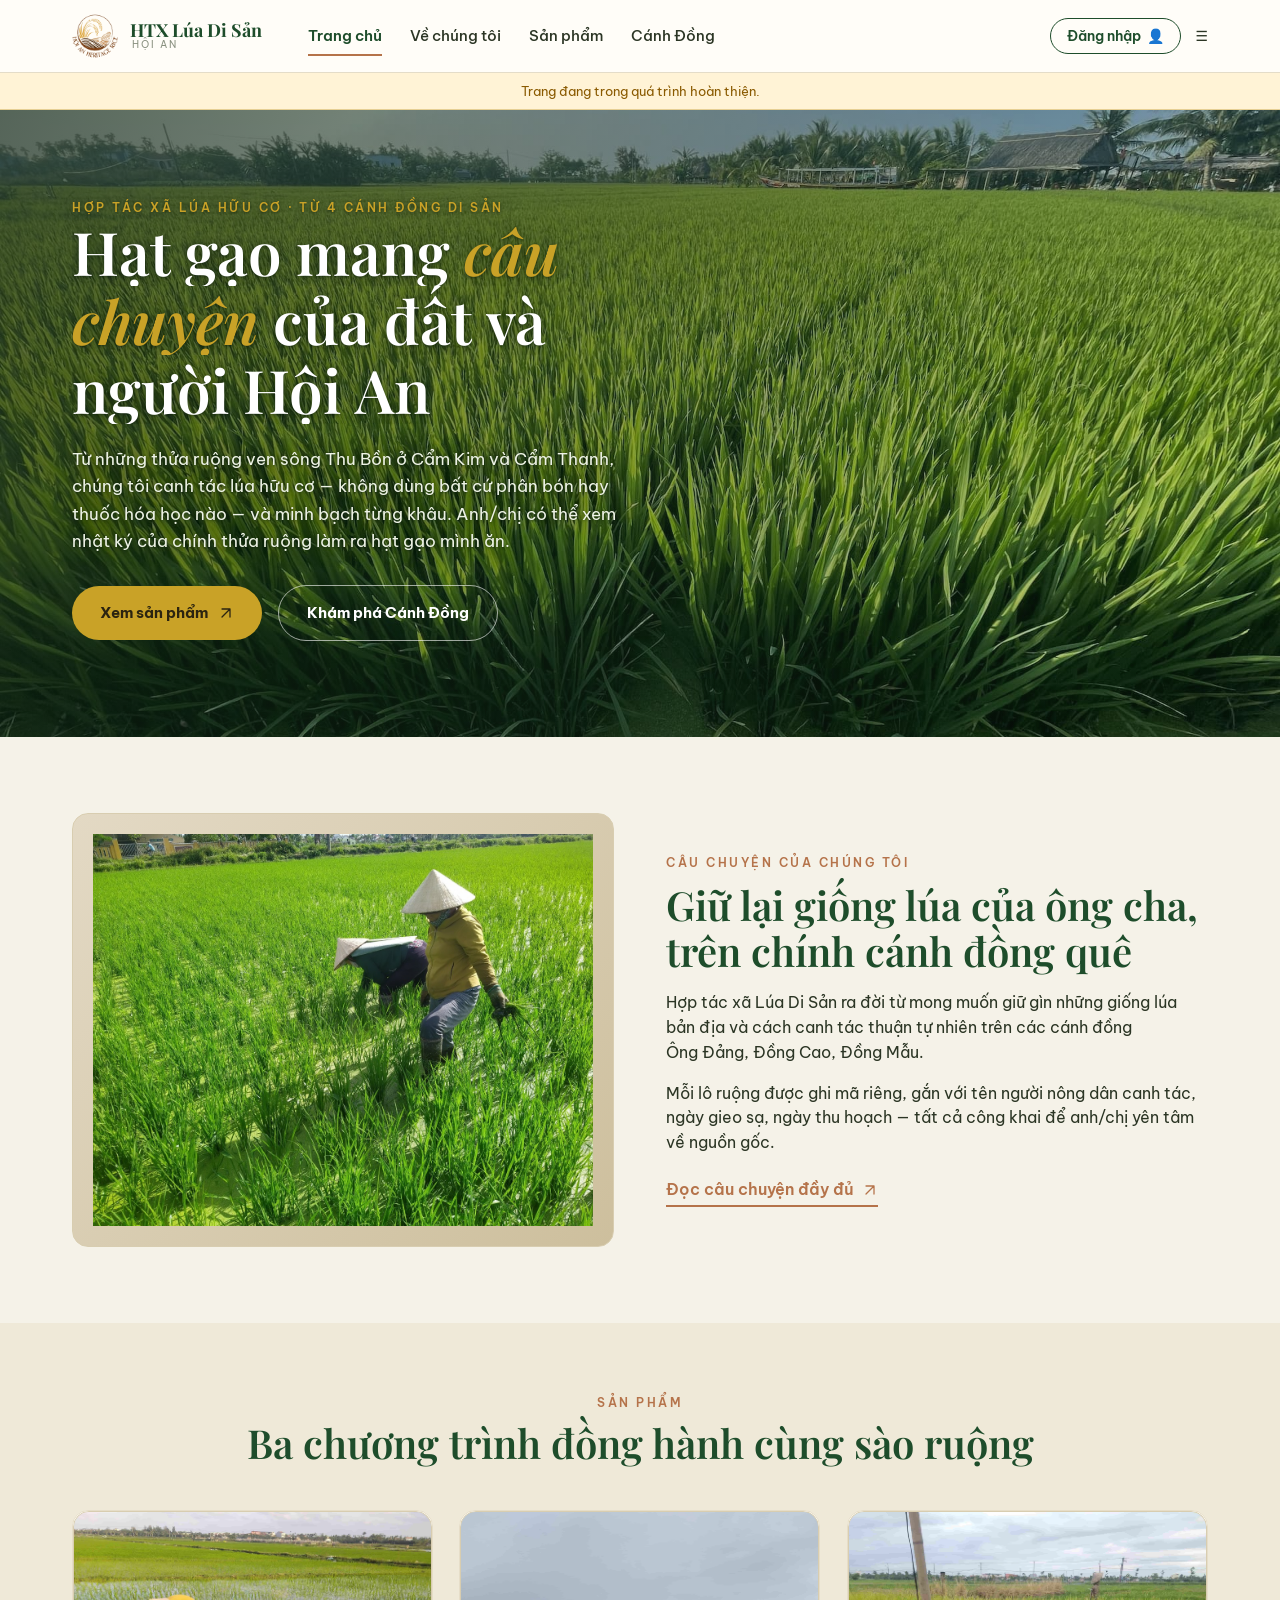
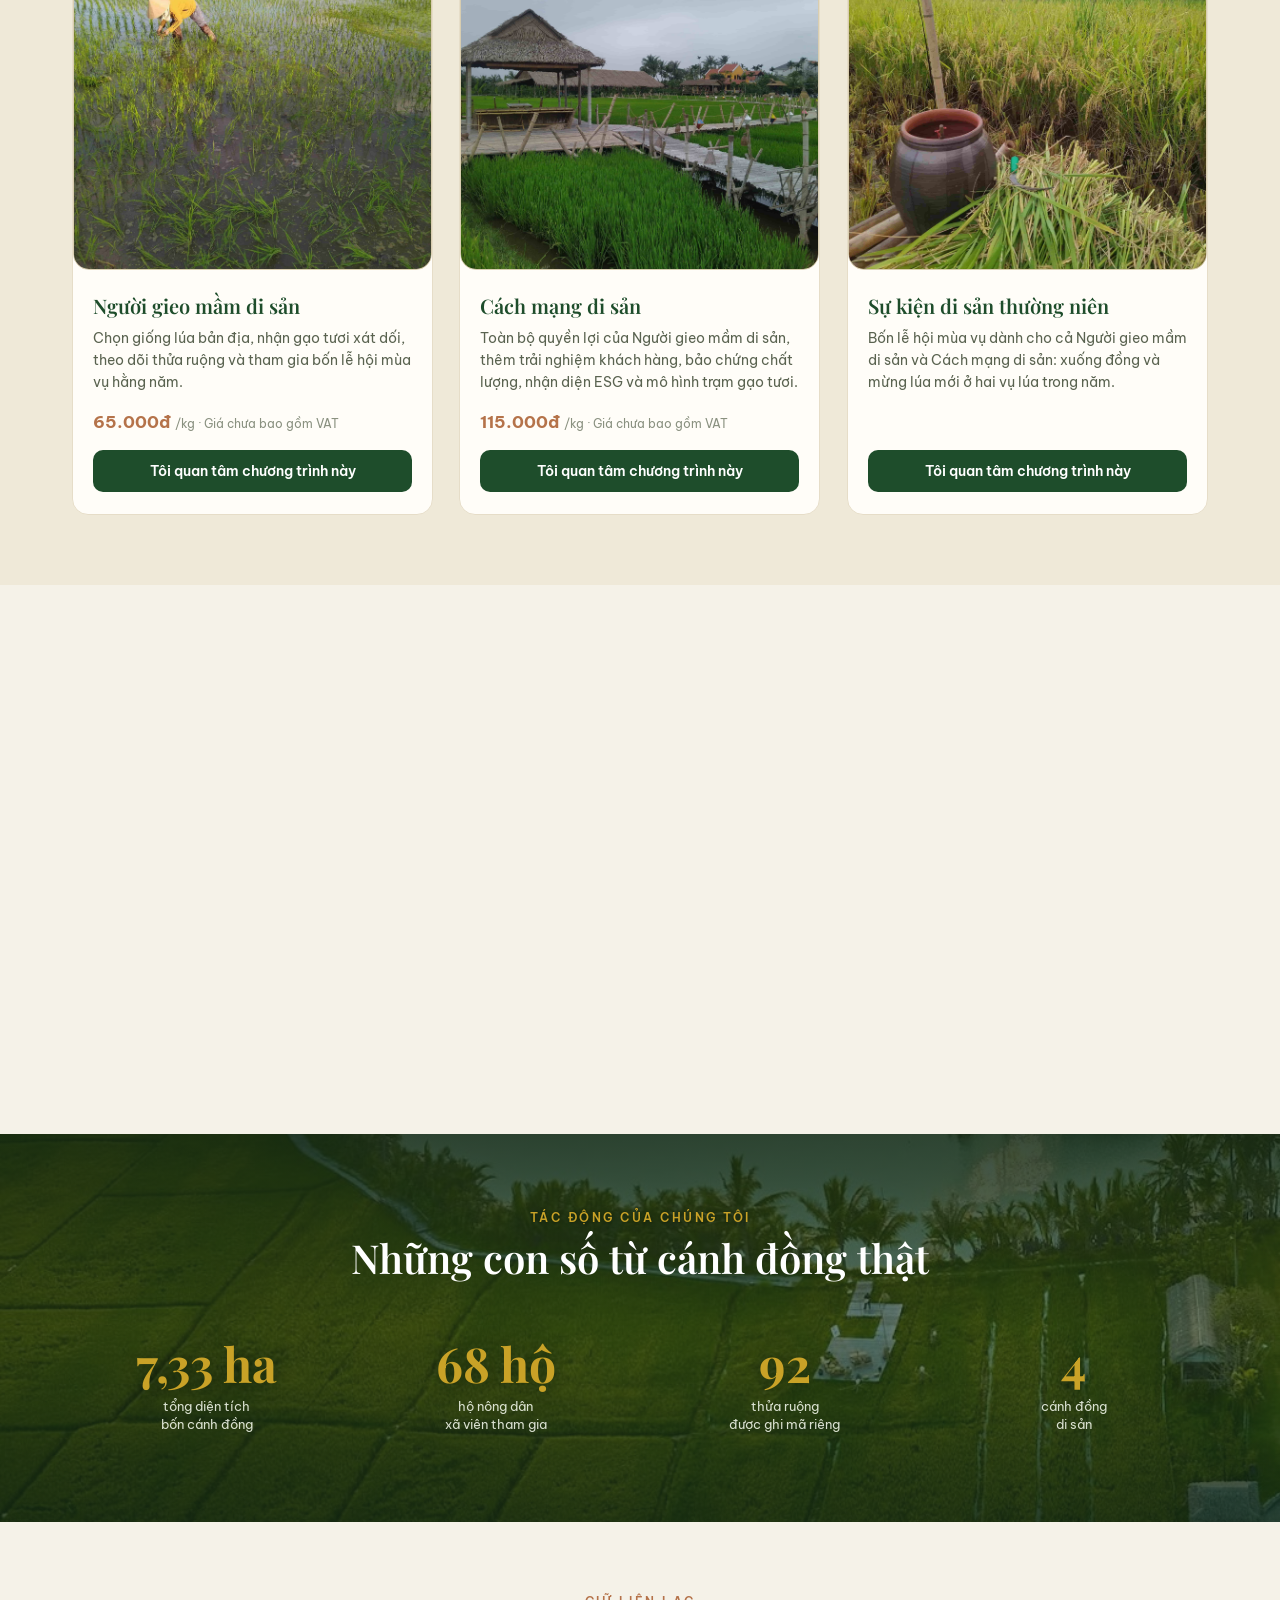
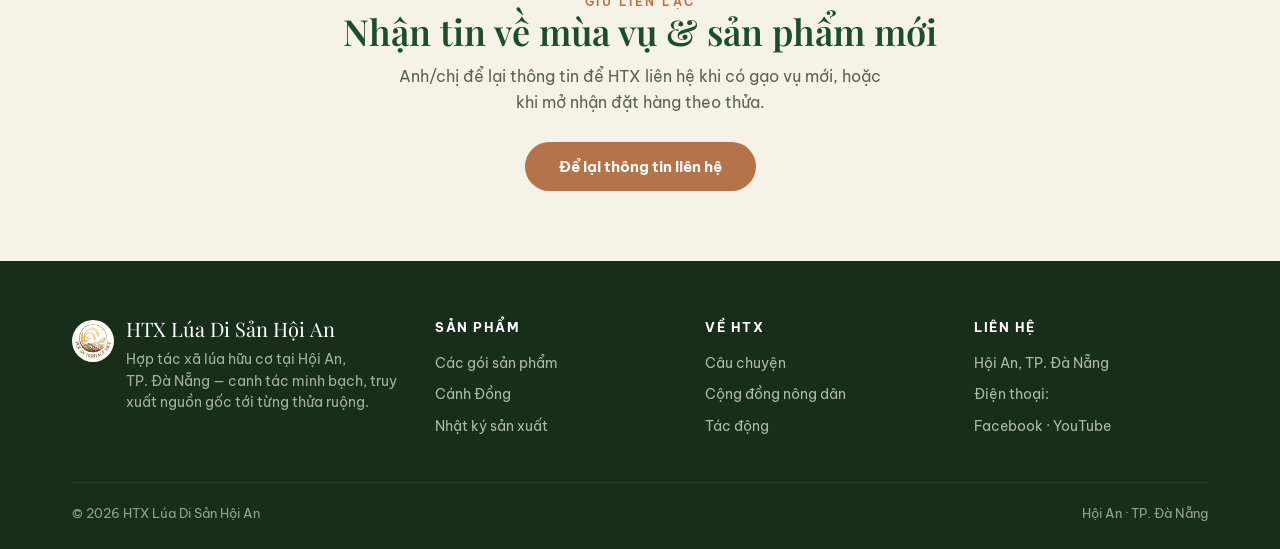
==== index.html @ 69a368eb "fix(TL1): bust map and illustration caches after restoring DXF shape" ====
<!DOCTYPE html>
<html lang="vi">
<head>
<meta charset="UTF-8">
<meta name="viewport" content="width=device-width, initial-scale=1.0">
<title>HTX Lúa Di Sản Hội An — Gạo hữu cơ, truy xuất từng thửa ruộng</title>
<link rel="preconnect" href="https://fonts.googleapis.com/">
<link rel="preconnect" href="https://fonts.gstatic.com/" crossorigin>
<link href="https://fonts.googleapis.com/css2?family=Be+Vietnam+Pro:wght@400;500;600;700&family=Playfair+Display:ital,wght@0,500;0,600;0,700;1,500&display=swap" rel="stylesheet">
<style>
/* ============================================================
   BẢN NHÁP TRANG CHỦ — bố cục học theo lotusfoods.com,
   màu & font & chữ chỉnh riêng cho HTX Lúa Di Sản Hội An.
   Ảnh/chữ đều là nội dung MẪU — anh thay bằng nội dung thật.
   Khi chốt, phần CSS này sẽ dời vào css/chung.css.
   ============================================================ */
:root{
  --nen:#f5f2e8;        /* nền giấy dó */
  --nen-2:#efe9d8;      /* nền phụ nhạt hơn */
  --muc:#2b3524;        /* mực — chữ chính */
  --xanh-dam:#1e4d2b;   /* xanh lá đậm — header/footer (đồng bộ bản đồ) */
  --xanh-la:#6f9e4b;    /* xanh lá tươi */
  --xanh-rong:#8bc34a;
  --dat:#e3d9c4;        /* đất */
  --dat-som:#b5734a;    /* terracotta — nhấn */
  --vang:#c9a227;       /* vàng lúa — nhấn phụ */
  --trang:#fffdf8;
  --xam:#8a9180;
}
*{box-sizing:border-box;margin:0;padding:0}
html{scroll-behavior:smooth}
body{font-family:'Be Vietnam Pro',system-ui,sans-serif;background:var(--nen);color:var(--muc);line-height:1.6;-webkit-font-smoothing:antialiased}
h1,h2,h3{font-family:'Playfair Display',Georgia,serif;font-weight:600;line-height:1.15;color:var(--xanh-dam)}
a{color:inherit;text-decoration:none}
img{max-width:100%;display:block}
.wrap{max-width:1180px;margin:0 auto;padding:0 22px}
.eyebrow{font-size:12px;font-weight:600;letter-spacing:2.5px;text-transform:uppercase;color:var(--dat-som)}

/* ---- thanh thông báo trên cùng ---- */
.ttopbar{background:var(--xanh-dam);color:#f3ede0;font-size:12.5px;text-align:center;padding:7px 16px;letter-spacing:.4px}
.topbar b{color:var(--vang)}

/* ---- header / nav ---- */
header{position:sticky;top:0;z-index:40;background:var(--trang);border-bottom:1px solid #e4dcc8}
.nav{display:flex;align-items:center;gap:20px;height:72px}
.brand{display:flex;align-items:center;gap:12px}
.brand .logo{width:46px;height:46px;flex:none;object-fit:contain;transition:transform .35s cubic-bezier(.34,1.3,.64,1)}
.brand:hover .logo{transform:rotate(-6deg) scale(1.06)}
.brand .bname{font-family:'Playfair Display',serif;font-weight:700;font-size:18px;color:var(--xanh-dam);line-height:1.05}
.brand .bname small{display:block;font-family:'Be Vietnam Pro',sans-serif;font-weight:400;font-size:10px;letter-spacing:2px;text-transform:uppercase;color:var(--xam);
  /* Chữ H của Playfair có đệm trái rộng hơn của Be Vietnam Pro. Cùng căn
     trái nhưng nhìn lệch, nên đẩy dòng dưới sang phải 2px cho thẳng mắt. */
  padding-left:2px}
.nav .menu{display:flex;gap:28px;margin-left:26px;flex:1}
.nav .menu a{font-size:14.5px;font-weight:500;padding:6px 0;position:relative;color:var(--muc)}
.nav .menu a::after{content:"";position:absolute;left:0;right:100%;bottom:-2px;height:2px;background:var(--dat-som);transition:right .25s}
.nav .menu a:hover{color:var(--xanh-dam)}
.nav .menu a:hover::after,.nav .menu a.active::after{right:0}
.nav .menu a.active{color:var(--xanh-dam);font-weight:600}
.nav .acts{display:flex;align-items:center;gap:14px}
.nav .acts button,.nav .acts a.icon{background:none;border:none;cursor:pointer;font-family:inherit;font-size:14px;color:var(--muc);display:flex;align-items:center;gap:6px}
.nav .acts .dangnhap{border:1.5px solid var(--xanh-dam);color:var(--xanh-dam);border-radius:22px;padding:8px 16px;font-weight:600}
.nav .acts .dangnhap:hover{background:var(--xanh-dam);color:#fff}
.gio{position:relative}
.gio .dem{position:absolute;top:-8px;right:-10px;background:var(--dat-som);color:#fff;font-size:10px;font-weight:700;min-width:17px;height:17px;border-radius:9px;display:flex;align-items:center;justify-content:center;padding:0 4px}
.burger{display:none;background:none;border:none;font-size:24px;color:var(--xanh-dam);cursor:pointer}

/* ---- hero ---- */
.hero{position:relative;background:
   linear-gradient(120deg,rgba(30,77,43,.86),rgba(30,77,43,.35)),
   repeating-linear-gradient(115deg,#3c6b3a 0 3px,#437043 3px 26px);
   color:#fff;overflow:hidden}
.hero .wrap{padding:88px 22px 96px;position:relative;z-index:2}
.hero h1{color:#fff;font-size:clamp(34px,5.4vw,60px);max-width:16ch}
.hero h1 em{font-style:italic;color:var(--vang)}
.hero p{max-width:52ch;margin:22px 0 30px;font-size:17px;color:#eef3e6}
.hero .cta{display:inline-flex;align-items:center;gap:10px;background:var(--vang);color:#2b2410;font-weight:700;padding:15px 28px;border-radius:30px;font-size:15px;transition:transform .15s,background .2s}
.hero .cta:hover{transform:translateY(-2px);background:#dcb42f}
.hero .cta.phu{background:transparent;color:#fff;border:1.6px solid rgba(255,255,255,.6);margin-left:12px}
.hero .cta.phu:hover{background:rgba(255,255,255,.12)}

/* ---- dải mẫu nhắc nhở ---- */
.mau-banner{background:#fff3d6;border-bottom:1px solid #e6cf94;color:#8a5a00;font-size:12.5px;text-align:center;padding:8px 16px}

/* ---- câu chuyện ---- */
.chuyen{padding:76px 0}
.chuyen .grid{display:grid;grid-template-columns:1fr 1fr;gap:52px;align-items:center}
.chuyen .anh{aspect-ratio:5/4;border-radius:16px;background:
   linear-gradient(135deg,var(--dat) 0%,#cdbf9d 100%);
   display:flex;align-items:center;justify-content:center;color:#9a8a63;font-size:14px;text-align:center;padding:20px;border:1px solid #d8cdb0}
.chuyen h2{font-size:clamp(28px,3.6vw,40px);margin:10px 0 16px}
.chuyen p{margin-bottom:16px;font-size:15.5px}
.chuyen .doc-them{display:inline-flex;align-items:center;gap:8px;margin-top:6px;font-weight:600;color:var(--dat-som);border-bottom:2px solid var(--dat-som);padding-bottom:2px}

/* ---- sản phẩm nổi bật ---- */
.sanpham{padding:70px 0;background:var(--nen-2)}
.sec-head{text-align:center;margin-bottom:44px}
.sec-head h2{font-size:clamp(28px,3.6vw,40px);margin-top:8px}
.sp-grid{display:grid;grid-template-columns:repeat(3,1fr);gap:26px}
.sp-card{background:var(--trang);border:1px solid #e6ddc8;border-radius:16px;overflow:hidden;display:flex;flex-direction:column;transition:transform .18s,box-shadow .18s}
.sp-card:hover{transform:translateY(-4px);box-shadow:0 14px 30px rgba(60,50,20,.12)}
.sp-card .hinh{aspect-ratio:1;background:linear-gradient(150deg,#e8dfc7,#d7c9a6);display:flex;align-items:center;justify-content:center;color:#9a8a63;font-size:13px}
.sp-card .than{padding:20px 20px 22px;display:flex;flex-direction:column;flex:1}
.sp-card .goi-ten{font-family:'Playfair Display',serif;font-size:20px;font-weight:600;color:var(--xanh-dam);margin-bottom:6px}
.sp-card .goi-mo{font-size:13.5px;color:#5a6350;flex:1;margin-bottom:16px}
.sp-card .goi-gia{font-weight:700;color:var(--dat-som);font-size:17px;margin-bottom:14px}
.sp-card .goi-gia small{font-weight:400;color:var(--xam);font-size:12px}
.sp-card .them-gio{background:var(--xanh-dam);color:#fff;border:none;font-family:inherit;font-weight:600;font-size:14px;padding:12px;border-radius:10px;cursor:pointer;transition:background .2s}
.sp-card .them-gio:hover{background:#163a20}

/* ---- cộng đồng canh tác ---- */
.congdong{padding:76px 0}
.cd-grid{display:grid;grid-template-columns:repeat(4,minmax(0,1fr));gap:16px;margin-top:8px}
.cd-card{border-radius:16px;overflow:hidden;position:relative;min-height:280px;display:flex;flex-direction:column;justify-content:flex-end;color:#fff;padding:22px;border:1px solid #d8cdb0}
/* Ảnh thật của cánh đồng làm nền thẻ. Dùng lại đúng 3 file ảnh của trang
   chi tiết (img/dong-*.jpg) — không cần thêm file mới. Thiếu ảnh thì lộ
   nền gradient f1/f2/f3 như cũ, không vỡ layout. */
.cd-card .cd-bg{position:absolute;inset:0;z-index:0;width:100%;height:100%;object-fit:cover;
  transition:transform .5s cubic-bezier(.22,.61,.36,1)}
.cd-card .cd-bg.loi{display:none}
.cd-card::after{content:"";position:absolute;inset:0;z-index:1;pointer-events:none;
  background:linear-gradient(180deg,rgba(20,45,25,.10) 0%,rgba(18,42,23,.48) 42%,rgba(12,32,17,.86) 100%)}
.cd-card > *{position:relative;z-index:2}
.cd-card > .cd-bg{z-index:0}
.cd-card:hover .cd-bg{transform:scale(1.07)}
.cd-card.f1{background:linear-gradient(180deg,rgba(30,77,43,.15),rgba(30,77,43,.82)),linear-gradient(135deg,#7fae57,#3c6b3a)}
.cd-card.f2{background:linear-gradient(180deg,rgba(30,77,43,.15),rgba(30,77,43,.82)),linear-gradient(135deg,#c9a227,#8a6d1c)}
.cd-card.f4{background:linear-gradient(135deg,#4d8d87,#28665f)}
.cd-card.f3{background:linear-gradient(180deg,rgba(30,77,43,.15),rgba(30,77,43,.82)),linear-gradient(135deg,#b5734a,#7d4a2b)}
.cd-card h3{color:#fff;font-size:23px;margin-bottom:4px}
.cd-card .cd-vt{font-size:12.5px;letter-spacing:1px;text-transform:uppercase;opacity:.85;margin-bottom:8px}
.cd-card .cd-mo{font-size:13.5px;opacity:.95;margin-bottom:14px}
.cd-card .cd-link{align-self:flex-start;background:rgba(255,255,255,.16);border:1px solid rgba(255,255,255,.5);color:#fff;font-size:13px;font-weight:600;padding:8px 15px;border-radius:20px;backdrop-filter:blur(2px)}
.cd-card .cd-link:hover{background:rgba(255,255,255,.28)}

/* ---- tác động (số liệu thật từ Notion) ---- */
.tacdong{padding:74px 0;background:var(--xanh-dam);color:#eef3e6}
/* Ảnh nền cho mục Tác động — dùng lại cơ chế .hero-anh của css/hieu-ung.css.
   Chỉ đổi lớp phủ: hero phủ đậm bên trái vì chữ căn trái, còn mục này chữ
   căn giữa nên phủ đều trên–dưới, chừa sáng ở khoảng giữa cho thấy ảnh. */
.tacdong.hero-anh::after{
  background:linear-gradient(180deg,
     rgba(14,36,19,.82) 0%,
     rgba(16,42,22,.58) 50%,
     rgba(14,36,19,.82) 100%);
}
.tacdong.hero-anh .so{text-shadow:0 2px 14px rgba(10,26,14,.55)}
.tacdong .sec-head h2{color:#fff}
.tacdong .eyebrow{color:var(--vang)}
.td-grid{display:grid;grid-template-columns:repeat(4,1fr);gap:20px;margin-top:10px}
.td-o{text-align:center;padding:14px}
.td-o .so{font-family:'Playfair Display',serif;font-size:clamp(32px,4vw,48px);font-weight:700;color:var(--vang);line-height:1}
.td-o .nhan{font-size:13px;margin-top:10px;opacity:.9;line-height:1.4}

/* ---- CTA cuối ---- */
.dangky{padding:70px 0;text-align:center}
.dangky h2{font-size:clamp(26px,3.4vw,36px);margin-bottom:12px}
.dangky p{max-width:46ch;margin:0 auto 26px;color:#5a6350}
.dangky .form{display:flex;gap:10px;max-width:440px;margin:0 auto;flex-wrap:wrap;justify-content:center}
.dangky input{flex:1;min-width:220px;font-family:inherit;font-size:15px;padding:14px 16px;border:1.5px solid #cfc8b4;border-radius:28px;background:#fff}
.dangky .form button{background:var(--dat-som);color:#fff;border:none;font-family:inherit;font-weight:700;font-size:15px;padding:14px 28px;border-radius:28px;cursor:pointer}
.dangky .form button:hover{background:#9c5f3c}

/* ---- footer ---- */
footer{background:#182e1a;color:#c9d3c0;font-size:14px;padding:56px 0 26px}
.ft-grid{display:grid;grid-template-columns:1.4fr 1fr 1fr 1fr;gap:36px;margin-bottom:36px}
.ft-brand{display:flex;align-items:flex-start;gap:12px}
.ft-brand .ft-logo{margin-top:3px}
.ft-brand .ft-txt{min-width:0}          /* cho phép chữ xuống dòng gọn trong cột hẹp */
.ft-brand .bname{font-family:'Playfair Display',serif;font-size:20px;color:#fff;margin-bottom:8px;line-height:1.2}
.ft-brand p{font-size:13.5px;opacity:.8;max-width:34ch;line-height:1.6}
footer h4{color:#fff;font-family:'Be Vietnam Pro',sans-serif;font-size:13px;letter-spacing:1.5px;text-transform:uppercase;margin-bottom:14px}
footer ul{list-style:none}
footer ul li{margin-bottom:9px}
footer ul a{font-size:13.5px;opacity:.85}
footer ul a:hover{opacity:1;color:var(--vang)}
.ft-duoi{border-top:1px solid #2c4430;padding-top:20px;display:flex;justify-content:space-between;flex-wrap:wrap;gap:12px;font-size:12.5px;opacity:.7}

/* ---- modal đăng nhập ---- */
.modal-phu{position:fixed;inset:0;background:rgba(20,28,15,.55);display:none;align-items:center;justify-content:center;z-index:80;padding:16px}
.modal-phu.mo{display:flex}
.modal{background:#fff;width:100%;max-width:420px;border-radius:18px;padding:26px 24px 30px}
.modal h2{font-size:22px;margin-bottom:6px}
.modal p.sub{font-size:13px;color:#6b7263;margin-bottom:16px}
.form-o{margin-bottom:13px}
.form-o label{display:block;font-size:12.5px;font-weight:600;margin-bottom:5px;color:#41503a}
.form-o input{width:100%;font-family:inherit;font-size:14px;padding:11px;border:1.5px solid #cfc8b4;border-radius:9px;background:#fdfcf8}
.nut-gui{width:100%;padding:14px;border:none;border-radius:11px;background:var(--xanh-dam);color:#fff;font-family:inherit;font-size:15px;font-weight:600;cursor:pointer;margin-top:4px}
.dong{display:block;margin:14px auto 0;background:none;border:none;color:#8a9180;font-size:13px;cursor:pointer;font-family:inherit}

/* ---- responsive ---- */
@media(max-width:900px){
  .chuyen .grid,.sp-grid,.cd-grid{grid-template-columns:1fr}
  .td-grid{grid-template-columns:repeat(2,1fr)}
  .ft-grid{grid-template-columns:1fr 1fr}
}
@media(max-width:680px){
  .nav .menu,.nav .acts .dangnhap span{display:none}
  .burger{display:block}
  .nav{gap:12px}
  .ft-grid{grid-template-columns:1fr}
  .hero .wrap{padding:64px 22px 70px}
  .hero .cta.phu{margin-left:0;margin-top:12px}
}
@media(max-width:1100px){.cd-grid{grid-template-columns:repeat(2,minmax(0,1fr))}}
@media(max-width:650px){.cd-grid{grid-template-columns:1fr}}
</style>
<link rel="stylesheet" href="css/hieu-ung.css">
<link rel="icon" type="image/png" href="img/favicon.png">
<!-- TOÀN BỘ CHỮ CỦA WEBSITE nằm trong file này. Nạp sớm để trang chi tiết dùng được. -->
<script src="js/noi-dung.js?v=20261110a"></script>
<link rel="stylesheet" href="css/mobile-ui.css?v=20260925a">
</head>
<body>

<header>
  <div class="wrap nav">
    <a href="index.html" class="brand">
      <img src="img/logo.png" class="logo" alt="Logo HTX Lúa Di Sản Hội An" width="46" height="46">
      <span class="bname">HTX Lúa Di Sản<small>Hội An</small></span>
    </a>
    <nav class="menu">
      <a href="index.html" class="active">Trang chủ</a>
      <a href="ve-chung-toi.html">Về chúng tôi</a>
      <a href="san-pham.html">Sản phẩm</a>
      <a href="canh-dong.html">Cánh Đồng</a>
    </nav>
    <div class="acts">
      <button class="dangnhap nut-noi" onclick="moModal('mpDN')"><span>Đăng nhập</span>👤</button>
      <button class="burger" aria-label="Mở menu" aria-expanded="false">☰</button>
    </div>
  </div>
</header>

<div class="mau-banner" data-nd="chung.bangThongBao"></div>
<!-- ===== HERO ===== -->
<section class="hero hero-anh">
  <img class="hero-bg" src="img/hero-trang-chu.jpg" alt="" onerror="this.classList.add('loi')">
  <div class="wrap">
    <div class="eyebrow" style="color:var(--vang)" data-nd="trangChu.hero.nhan"></div>
    <h1 data-nd="trangChu.hero.tieuDe"></h1>
    <p data-nd="trangChu.hero.dan"></p>
    <a href="san-pham.html" class="cta nut-noi" data-nd="trangChu.hero.nut1"></a>
    <a href="canh-dong.html" class="cta phu nut-noi" data-nd="trangChu.hero.nut2"></a>
  </div>
</section>

<!-- ===== CÂU CHUYỆN ===== -->
<section class="chuyen">
  <div class="wrap grid">
    <div class="anh khung-anh ti-le-5-4"><span class="goi-y"></span><img class="anh-that" src="img/cau-chuyen.jpg" alt="Cánh đồng lúa của HTX Lúa Di Sản Hội An"></div>
    <div>
      <div class="eyebrow" data-nd="trangChu.cauChuyen.nhan"></div>
      <h2 data-nd="trangChu.cauChuyen.tieuDe"></h2>
      <p data-nd="trangChu.cauChuyen.doan1"></p>
      <p data-nd="trangChu.cauChuyen.doan2"></p>
      <a href="ve-chung-toi.html" class="doc-them nut-noi" data-nd="trangChu.cauChuyen.nut"></a>
    </div>
  </div>
</section>

<!-- ===== SẢN PHẨM NỔI BẬT ===== -->
<section class="sanpham">
  <div class="wrap">
    <div class="sec-head">
      <div class="eyebrow" data-nd="trangChu.sanPham.nhan"></div>
      <h2 data-nd="trangChu.sanPham.tieuDe"></h2>
    </div>
    <div class="sp-grid">
      <a class="sp-card the-noi" href="chi-tiet.html?loai=san-pham&ma=gieo-mam">
        <div class="hinh khung-anh ti-le-1-1"><span class="goi-y"></span><img class="anh-that" src="img/goi-1-gieo-mam.jpg" alt="Người gieo mầm di sản"></div>
        <div class="than">
          <div class="goi-ten" data-nd="goi.muc.gieo-mam.ten"></div>
          <div class="goi-mo" data-nd="goi.muc.gieo-mam.tomTat"></div>
          <div class="goi-gia" data-nd-gia="goi.muc.gieo-mam"></div>
          <button class="them-gio nut-noi" data-nd="goi.muc.gieo-mam.nutMua" onclick="event.preventDefault();event.stopPropagation();moFormQuanTam(tenGoi('gieo-mam'))"></button>
        </div><span class="dau-bam"><svg class="nav-arrow" width="16" height="16" viewBox="0 0 20 20" aria-hidden="true" focusable="false"><path d="M5 15 15 5M5 5h10v10" fill="none" stroke="currentColor" stroke-width="1.6" stroke-linecap="round" stroke-linejoin="round"/></svg></span>
      </a>
      <a class="sp-card the-noi" href="chi-tiet.html?loai=san-pham&ma=doi-tac">
        <div class="hinh khung-anh ti-le-1-1"><span class="goi-y"></span><img class="anh-that" src="img/goi-3-doi-tac.jpg" alt="Cách mạng di sản"></div>
        <div class="than">
          <div class="goi-ten" data-nd="goi.muc.doi-tac.ten"></div>
          <div class="goi-mo" data-nd="goi.muc.doi-tac.tomTat"></div>
          <div class="goi-gia" data-nd-gia="goi.muc.doi-tac"></div>
          <button class="them-gio nut-noi" data-nd="goi.muc.doi-tac.nutMua" onclick="event.preventDefault();event.stopPropagation();moFormQuanTam(tenGoi('doi-tac'))"></button>
        </div><span class="dau-bam"><svg class="nav-arrow" width="16" height="16" viewBox="0 0 20 20" aria-hidden="true" focusable="false"><path d="M5 15 15 5M5 5h10v10" fill="none" stroke="currentColor" stroke-width="1.6" stroke-linecap="round" stroke-linejoin="round"/></svg></span>
      </a>
      <a class="sp-card the-noi" href="chi-tiet.html?loai=san-pham&ma=su-kien-doc-ban">
        <div class="hinh khung-anh ti-le-1-1"><span class="goi-y"></span><img class="anh-that" src="img/timeline/12-ngay-hoi-gat.jpg" alt="Sự kiện di sản thường niên"></div>
        <div class="than">
          <div class="goi-ten" data-nd="goi.muc.su-kien-doc-ban.ten"></div>
          <div class="goi-mo" data-nd="goi.muc.su-kien-doc-ban.tomTat"></div>
          <button class="them-gio nut-noi" data-nd="goi.muc.su-kien-doc-ban.nutMua" onclick="event.preventDefault();event.stopPropagation();moFormQuanTam(tenGoi('su-kien-doc-ban'))"></button>
        </div><span class="dau-bam"><svg class="nav-arrow" width="16" height="16" viewBox="0 0 20 20" aria-hidden="true" focusable="false"><path d="M5 15 15 5M5 5h10v10" fill="none" stroke="currentColor" stroke-width="1.6" stroke-linecap="round" stroke-linejoin="round"/></svg></span>
      </a>
    </div>
  </div>
</section>

<!-- ===== CỘNG ĐỒNG CANH TÁC ===== -->
<section class="congdong">
  <div class="wrap">
    <div class="sec-head">
      <div class="eyebrow" data-nd="trangChu.congDong.nhan"></div>
      <h2 data-nd="trangChu.congDong.tieuDe"></h2>
    </div>
    <div class="cd-grid">
      <a class="cd-card f1 the-noi" href="chi-tiet.html?loai=canh-dong&ma=ong-dang">
        <img class="cd-bg anh-that" src="img/dong-ong-dang.jpg" alt="Cánh đồng Ông Đảng">
        <div class="cd-vt" data-nd="canhDong.muc.ong-dang.viTri"></div>
        <h3 data-nd="canhDong.muc.ong-dang.ten"></h3>
        <div class="cd-mo" data-nd="canhDong.muc.ong-dang.tomTat"></div>
        <span class="cd-link">Xem chi tiết <svg class="nav-arrow" width="16" height="16" viewBox="0 0 20 20" aria-hidden="true" focusable="false"><path d="M5 15 15 5M5 5h10v10" fill="none" stroke="currentColor" stroke-width="1.6" stroke-linecap="round" stroke-linejoin="round"/></svg></span><span class="dau-bam"><svg class="nav-arrow" width="16" height="16" viewBox="0 0 20 20" aria-hidden="true" focusable="false"><path d="M5 15 15 5M5 5h10v10" fill="none" stroke="currentColor" stroke-width="1.6" stroke-linecap="round" stroke-linejoin="round"/></svg></span>
      </a>
      <a class="cd-card f2 the-noi" href="chi-tiet.html?loai=canh-dong&ma=dong-cao">
        <img class="cd-bg anh-that" src="img/dong-dong-cao.jpg" alt="Cánh đồng Đồng Cao">
        <div class="cd-vt" data-nd="canhDong.muc.dong-cao.viTri"></div>
        <h3 data-nd="canhDong.muc.dong-cao.ten"></h3>
        <div class="cd-mo" data-nd="canhDong.muc.dong-cao.tomTat"></div>
        <span class="cd-link">Xem chi tiết <svg class="nav-arrow" width="16" height="16" viewBox="0 0 20 20" aria-hidden="true" focusable="false"><path d="M5 15 15 5M5 5h10v10" fill="none" stroke="currentColor" stroke-width="1.6" stroke-linecap="round" stroke-linejoin="round"/></svg></span><span class="dau-bam"><svg class="nav-arrow" width="16" height="16" viewBox="0 0 20 20" aria-hidden="true" focusable="false"><path d="M5 15 15 5M5 5h10v10" fill="none" stroke="currentColor" stroke-width="1.6" stroke-linecap="round" stroke-linejoin="round"/></svg></span>
      </a>
      <a class="cd-card f3 the-noi" href="chi-tiet.html?loai=canh-dong&ma=dong-mau">
        <img class="cd-bg anh-that" src="img/dong-dong-mau.jpg" alt="Cánh đồng Đồng Mẫu">
        <div class="cd-vt" data-nd="canhDong.muc.dong-mau.viTri"></div>
        <h3 data-nd="canhDong.muc.dong-mau.ten"></h3>
        <div class="cd-mo" data-nd="canhDong.muc.dong-mau.tomTat"></div>
        <span class="cd-link">Xem chi tiết <svg class="nav-arrow" width="16" height="16" viewBox="0 0 20 20" aria-hidden="true" focusable="false"><path d="M5 15 15 5M5 5h10v10" fill="none" stroke="currentColor" stroke-width="1.6" stroke-linecap="round" stroke-linejoin="round"/></svg></span><span class="dau-bam"><svg class="nav-arrow" width="16" height="16" viewBox="0 0 20 20" aria-hidden="true" focusable="false"><path d="M5 15 15 5M5 5h10v10" fill="none" stroke="currentColor" stroke-width="1.6" stroke-linecap="round" stroke-linejoin="round"/></svg></span>
      </a>
      <a class="cd-card f4 the-noi" href="chi-tiet.html?loai=canh-dong&ma=truong-le-1">
        <img class="cd-bg anh-that" src="img/truong-le-1-ban-do.svg?v=20261110b" alt="Sơ đồ cánh đồng Trường Lệ 1">
        <div class="cd-vt" data-nd="canhDong.muc.truong-le-1.viTri"></div>
        <h3 data-nd="canhDong.muc.truong-le-1.ten"></h3>
        <div class="cd-mo" data-nd="canhDong.muc.truong-le-1.tomTat"></div>
        <span class="cd-link">Xem chi tiết</span>
      </a>
    </div>
  </div>
</section>

<!-- ===== TÁC ĐỘNG ===== -->
<section class="tacdong hero-anh">
  <img class="hero-bg" src="img/hero-tac-dong.jpg" alt="" onerror="this.classList.add('loi')">
  <div class="wrap">
    <div class="sec-head">
      <div class="eyebrow" data-nd="trangChu.tacDong.nhan"></div>
      <h2 data-nd="trangChu.tacDong.tieuDe"></h2>
    </div>
    <div class="td-grid">
      <div class="td-o"><div class="so" id="tdDienTich">—</div><div class="nhan" data-nd="trangChu.tacDong.nhan1"></div></div>
      <div class="td-o"><div class="so" id="tdSoHo">—</div><div class="nhan" data-nd="trangChu.tacDong.nhan2"></div></div>
      <div class="td-o"><div class="so" id="tdThua">—</div><div class="nhan" data-nd="trangChu.tacDong.nhan3"></div></div>
      <div class="td-o"><div class="so" id="tdSoDong">0</div><div class="nhan" data-nd="trangChu.tacDong.nhan4"></div></div>
    </div>
  </div>
</section>

<!-- ===== ĐĂNG KÝ ===== -->
<section class="dangky">
  <div class="wrap">
    <div class="eyebrow" data-nd="trangChu.dangKy.nhan"></div>
    <h2 data-nd="trangChu.dangKy.tieuDe"></h2>
    <p data-nd="trangChu.dangKy.dan"></p>
    <button class="nut-noi" onclick="moFormQuanTam('')" style="background:var(--dat-som);color:#fff;border:none;font-family:inherit;font-weight:700;font-size:15px;padding:15px 34px;border-radius:28px;cursor:pointer" data-nd="trangChu.dangKy.nut"></button>
  </div>
</section>

<!-- ===== FOOTER ===== -->
<footer>
  <div class="wrap">
    <div class="ft-grid">
      <div class="ft-brand">
        <img class="ft-logo" src="img/logo.png" alt="Logo HTX Lúa Di Sản Hội An" width="42" height="42">
        <div class="ft-txt">
          <div class="bname" data-nd="chung.tenDayDu"></div>
          <p data-nd="trangChu.footer.gioiThieu"></p>
        </div>
      </div>
      <div>
        <h4>Sản phẩm</h4>
        <ul>
          <li><a href="san-pham.html">Các gói sản phẩm</a></li>
          <li><a href="canh-dong.html">Cánh Đồng</a></li>
          <li><a href="san-pham.html">Nhật ký sản xuất</a></li>
        </ul>
      </div>
      <div>
        <h4>Về HTX</h4>
        <ul>
          <li><a href="ve-chung-toi.html">Câu chuyện</a></li>
          <li><a href="ve-chung-toi.html">Cộng đồng nông dân</a></li>
          <li><a href="ve-chung-toi.html">Tác động</a></li>
        </ul>
      </div>
      <div>
        <h4>Liên hệ</h4>
        <ul>
          <li><a href="#" data-nd="trangChu.footer.diaChi"></a></li>
          <li><a href="#" data-nd="trangChu.footer.dienThoai"></a></li>
          <li><a href="#" data-nd="trangChu.footer.mangXaHoi"></a></li>
        </ul>
      </div>
    </div>
    <div class="ft-duoi">
      <span data-nd="trangChu.footer.banQuyen"></span>
      <span data-nd="trangChu.footer.dongCuoi"></span>
    </div>
  </div>
</footer>

<!-- Modal đăng nhập (dùng chung cơ chế với bản đồ) -->
<div class="modal-phu" id="mpDN">
  <div class="modal">
    <h2 data-nd="chung.dangNhap.tieuDe"></h2>
    <p class="sub" data-nd="chung.dangNhap.dan"></p>
    <div class="form-o"><label data-nd="chung.dangNhap.nhanUser"></label><input id="dnUser" autocomplete="username"></div>
    <div class="form-o"><label data-nd="chung.dangNhap.nhanPass"></label><input id="dnPass" type="password" autocomplete="current-password"></div>
    <div class="fqt-loi" id="dnLoi" style="color:#b03c2a;font-size:13px;min-height:18px"></div><button class="nut-gui nut-noi" id="dnGui" onclick="dangNhap()" data-nd="chung.dangNhap.nut"></button>
    <button class="dong" onclick="dongModal('mpDN')">Đóng</button>
  </div>
</div>

<script>
</script>
<script src="js/chung.js"></script>
<script src="js/form-quan-tam.js"></script>
<script src="js/hieu-ung.js"></script>
<!-- Tổng các số cố định, không gọi Notion hoặc đọc bộ đệm số liệu mùa vụ. -->
<script src="js/canh-dong-so-chot.js?v=20261110a"></script>
<script src="js/dem-so.js?v=20260914c"></script>
<script src="js/so-lieu-tong.js?v=20260914c"></script>
</body>
</html>
---- css/hieu-ung.css ----
/**********************************************************************
 * css/hieu-ung.css — HIỆU ỨNG DÙNG CHUNG cho mọi trang
 * Nạp SAU css/chung.css (nếu có) và trước js/hieu-ung.js.
 * Nguyên tắc: chuyển động nhẹ, chậm, có độ trễ so le — không bay nhảy.
 **********************************************************************/

/* ====== 1. HIỆN DẦN KHI CUỘN TỚI ====== */
/* js/hieu-ung.js sẽ tự gắn class .hien vào khi phần tử lọt vào màn hình */
[data-hien]{
  opacity:0;
  transition:opacity .85s cubic-bezier(.22,.61,.36,1),
             transform .85s cubic-bezier(.22,.61,.36,1),
             filter .85s ease;
  will-change:opacity,transform;
}
[data-hien="len"]   {transform:translateY(26px)}
[data-hien="xuong"] {transform:translateY(-20px)}
[data-hien="trai"]  {transform:translateX(-30px)}
[data-hien="phai"]  {transform:translateX(30px)}
[data-hien="no"]    {transform:scale(.94)}
[data-hien="mo"]    {filter:blur(6px)}
[data-hien].hien{
  opacity:1;
  transform:none;
  filter:none;
}

/* ====== 2. ẢNH — KHUNG, NỞ NHẸ, DỰ PHÒNG KHI THIẾU ====== */
/* Khung ảnh: đặt div.khung-anh bọc <img class="anh-that">.
   Nếu ảnh chưa có / lỗi tải, js sẽ ẩn img và lộ ra nền gradient + chữ gợi ý. */
.khung-anh{
  position:relative;
  overflow:hidden;
  border-radius:16px;
  background:linear-gradient(135deg,#e3d9c4,#cdbf9d);
  border:1px solid #d8cdb0;
  display:flex;align-items:center;justify-content:center;
}
.khung-anh .goi-y{
  position:absolute;inset:0;
  display:flex;align-items:center;justify-content:center;
  text-align:center;padding:20px;
  color:#9a8a63;font-size:13px;line-height:1.5;
  z-index:1;pointer-events:none;
}
.khung-anh img.anh-that{
  position:relative;z-index:2;
  width:100%;height:100%;object-fit:cover;display:block;
  transition:transform 1.4s cubic-bezier(.22,.61,.36,1), opacity .6s ease;
}
.khung-anh img.anh-that.loi{display:none}          /* ảnh lỗi → ẩn, lộ gợi ý */
.khung-anh:hover img.anh-that{transform:scale(1.05)}

/* ảnh "thở" rất chậm khi vừa hiện ra (Ken Burns nhẹ) */
[data-hien].hien .khung-anh img.anh-that{animation:tho 14s ease-in-out infinite alternate}
@keyframes tho{from{transform:scale(1)}to{transform:scale(1.06)}}
.khung-anh:hover img.anh-that{animation-play-state:paused}

/* tỉ lệ khung dùng sẵn */
.ti-le-4-3{aspect-ratio:4/3}
.ti-le-5-4{aspect-ratio:5/4}
.ti-le-1-1{aspect-ratio:1/1}
.ti-le-16-9{aspect-ratio:16/9}

/* ====== 3. CHỮ TIÊU ĐỀ TRÔI LÊN THEO TỪNG DÒNG ====== */
.chu-troi{display:inline-block;overflow:hidden;vertical-align:bottom}
.chu-troi > span{
  display:inline-block;
  transform:translateY(105%);
  transition:transform 1s cubic-bezier(.22,.61,.36,1);
}
.chu-troi.hien > span{transform:translateY(0)}

/* ====== 4. SO LE — con hiện lần lượt, không cùng lúc ====== */
/* js gắn --tre (thời gian trễ) cho từng con */
[data-hien]{transition-delay:var(--tre,0s)}
.chu-troi > span{transition-delay:var(--tre,0s)}

/* ====== 5. GẠCH CHÂN MỀM CHO LIÊN KẾT & NÚT ====== */
.nut-muot{transition:transform .25s cubic-bezier(.34,1.4,.64,1), box-shadow .25s ease, background .25s ease}
.nut-muot:hover{transform:translateY(-2px)}
.nut-muot:active{transform:translateY(0)}

/* ====== 6. THẺ NÂNG NHẸ KHI RÊ CHUỘT ====== */
.the-muot{transition:transform .3s cubic-bezier(.22,.61,.36,1), box-shadow .3s ease}
.the-muot:hover{transform:translateY(-5px)}

/* ====== 7. SỐ ĐẾM DẦN (mục Tác động) ====== */
.so-dem{font-variant-numeric:tabular-nums}

/* ====== 8. CUỘN MƯỢT + TÔN TRỌNG NGƯỜI TẮT CHUYỂN ĐỘNG ====== */
@media (prefers-reduced-motion: reduce){
  [data-hien],[data-hien].hien,.chu-troi > span{
    transition:none !important;
    animation:none !important;
    opacity:1 !important;
    transform:none !important;
    filter:none !important;
  }
  .khung-anh img.anh-that{animation:none !important}
  html{scroll-behavior:auto}
}

/**********************************************************************
 * PHẦN BỔ SUNG: ẢNH NỀN LỚN + HIỆU ỨNG NỔI BẬT KHI RÊ CHUỘT
 **********************************************************************/

/* ====== 9. ẢNH NỀN LỚN CHO ĐẦU MỖI MỤC ======
   Cách dùng trong HTML — đặt thẻ img ngay đầu section:
     <section class="hero hero-anh">
       <img class="hero-bg" src="img/hero-trang-chu.jpg" alt="">
       ... nội dung ...
     </section>
   Dùng thẻ <img> thật (không dùng biến CSS) để đường dẫn luôn tính
   từ trang html — tránh lỗi trình duyệt tìm ảnh trong thư mục css/.
   Chưa có ảnh thì tự hiện nền xanh sọc, không vỡ trang. */
.hero-anh{position:relative;overflow:hidden;background:#1e4d2b}

/* lớp nền sọc dự phòng — nằm dưới cùng */
.hero-anh::before{
  content:"";position:absolute;inset:0;z-index:0;
  background:repeating-linear-gradient(115deg,#3c6b3a 0 3px,#437043 3px 26px);
}
/* ảnh nền thật */
.hero-anh .hero-bg{
  position:absolute;inset:0;z-index:1;
  width:100%;height:100%;object-fit:cover;
  animation:heroTho 26s ease-in-out infinite alternate;
}
.hero-anh .hero-bg.loi{display:none}   /* ảnh lỗi/chưa có → ẩn, lộ nền sọc */

/* Nhãn nhắc tên file khi ảnh nền chưa có — tự biến mất khi bỏ ảnh vào img/ */
.hero-anh .hero-goi-y{
  position:absolute;right:14px;bottom:12px;z-index:5;
  font-size:11px;letter-spacing:.3px;line-height:1;
  color:rgba(255,255,255,.6);background:rgba(0,0,0,.26);
  border:1px dashed rgba(255,255,255,.28);
  padding:6px 11px;border-radius:10px;pointer-events:none;
}
@keyframes heroTho{from{transform:scale(1.02)}to{transform:scale(1.09)}}

/* lớp phủ tối để chữ trắng đọc rõ — nhạt dần sang phải cho thấy ảnh.
   Đã giảm độ tối 01/08/2026 cho ảnh sáng hơn; bù lại bằng text-shadow
   đậm hơn ở dưới. Nếu sau này có ảnh sáng chói làm khó đọc chữ, tăng
   con số đầu (.70) lên, đừng tăng cả ba. */
.hero-anh::after{
  content:"";position:absolute;inset:0;z-index:2;
  background:linear-gradient(112deg,
     rgba(14,36,19,.70) 0%,
     rgba(18,46,25,.46) 46%,
     rgba(22,56,30,.18) 100%);
}
/* nội dung nổi trên cùng — CHỈ tác động .wrap, không đụng phần trang trí
   khác trong hero (ví dụ chữ 禾 vốn được đặt tuyệt đối ở góc) */
.hero-anh > .wrap{position:relative;z-index:4}

/* chữ có viền bóng nhẹ để đọc rõ trên ảnh sáng */
.hero-anh h1,.hero-anh p,.hero-anh .eyebrow,
.hero-anh .dan,.hero-anh .lai,.hero-anh .sn-so,.hero-anh .sn-nhan{
  text-shadow:0 1px 3px rgba(10,26,14,.55), 0 2px 18px rgba(10,26,14,.5);
}

/* ====== 10. THẺ NỔI BẬT KHI RÊ CHUỘT ====== */
.the-noi{
  cursor:pointer;
  transition:transform .38s cubic-bezier(.22,.61,.36,1),
             box-shadow .38s ease, border-color .38s ease;
}
.the-noi:hover{
  transform:translateY(-9px) scale(1.035);
  box-shadow:0 24px 46px rgba(60,48,18,.20);
  border-color:var(--xanh-la,#6f9e4b);
  z-index:5;
}
.the-noi:active{transform:translateY(-4px) scale(1.01)}
/* ảnh bên trong thẻ nở theo */
.the-noi:hover .khung-anh img.anh-that,
.the-noi:hover .hinh,
.the-noi:hover .goi-hinh{transform:scale(1.07)}
/* mũi tên gợi ý bấm được — js tự chèn */
.dau-bam{
  position:absolute;right:14px;bottom:14px;
  width:32px;height:32px;border-radius:50%;
  background:var(--xanh-dam,#1e4d2b);color:#fff;
  display:flex;align-items:center;justify-content:center;
  font-size:15px;opacity:0;transform:translateX(-6px);
  transition:opacity .3s ease,transform .3s ease;z-index:6;pointer-events:none;
}
.the-noi{position:relative}
.the-noi:hover .dau-bam{opacity:1;transform:translateX(0)}
/* thẻ cánh đồng nền tối thì mũi tên đảo màu */
.cd-card .dau-bam,.cd-o .dau-bam{background:rgba(255,255,255,.92);color:#1e4d2b}

/* ====== 11. NÚT NỔI BẬT (mua, thêm vào giỏ...) ====== */
.nut-noi{
  position:relative;overflow:hidden;isolation:isolate;
  transition:transform .3s cubic-bezier(.34,1.35,.64,1),
             box-shadow .3s ease, filter .3s ease;
}
.nut-noi:hover{
  transform:translateY(-3px) scale(1.04);
  box-shadow:0 12px 26px rgba(30,77,43,.32);
  filter:brightness(1.06);
}
.nut-noi:active{transform:translateY(-1px) scale(1.01)}
/* vệt sáng lướt qua khi rê chuột */
.nut-noi::before{
  content:"";position:absolute;top:0;left:-130%;width:60%;height:100%;
  background:linear-gradient(100deg,transparent,rgba(255,255,255,.42),transparent);
  transform:skewX(-18deg);z-index:-1;transition:left .65s cubic-bezier(.22,.61,.36,1);
}
.nut-noi:hover::before{left:130%}
/* nút vàng (CTA chính) đổ bóng ấm hơn */
.cta.nut-noi:hover{box-shadow:0 12px 28px rgba(201,162,39,.42)}

@media (prefers-reduced-motion: reduce){
  .hero-anh::before{animation:none !important}
  .the-noi:hover,.nut-noi:hover{transform:none !important}
  .nut-noi::before{display:none}
}

/* ====== 13. MENU DI ĐỘNG (nút ☰) ======
   Khung do js/chung.js dựng, chép sẵn các tab từ <nav class="menu">.
   Chỉ hiện dưới 680px — trên máy tính luôn ẩn. */
.menu-mobile{
  display:none; flex-direction:column;
  border-top:1px solid #e4dcc8; background:var(--trang,#fffdf7);
  box-shadow:0 12px 24px rgba(30,40,20,.10);
}
.menu-mobile.mo{display:flex}
.menu-mobile a{
  padding:14px 20px; font-size:15.5px; text-decoration:none;
  color:var(--xanh-dam,#1e4d2b); border-bottom:1px solid rgba(60,70,45,.07);
}
.menu-mobile a.active{color:var(--dat-som,#a9762f); font-weight:600}
.menu-mobile a:active{background:rgba(60,90,45,.06)}
.menu-mobile .mm-dangnhap{
  margin:12px 20px 16px; padding:11px 16px; font:inherit; font-size:15px;
  background:var(--xanh-dam,#1e4d2b); color:#fff;
  border:none; border-radius:999px; cursor:pointer;
}
@media(min-width:681px){ .menu-mobile{display:none !important} }

/* ====== 14. LOGO Ở CHÂN TRANG ====== */
footer .fb{display:flex; align-items:center; gap:10px}
.ft-logo{
  width:42px; height:42px; flex:0 0 auto; border-radius:50%;
  background:#fffdf7; padding:3px; object-fit:contain;
}
footer .fb .ft-logo{width:38px; height:38px}
---- css/mobile-ui.css ----
/* One outline icon, independent of each phone's emoji font. */
svg.nav-arrow{display:inline-block;width:16px;height:16px;max-height:none;flex:0 0 16px;vertical-align:-2px;color:inherit}

/* Map dialogs must fit the viewport, including when the keyboard is open. */
body.nhung .modal-phu,#mpDongHanh{padding:12px 12px max(12px,env(safe-area-inset-bottom));align-items:center}
body.nhung .modal-phu,#mpDongHanh{top:var(--dialog-top,0px);bottom:auto;height:var(--dialog-viewport,100dvh)}
body.nhung .modal,#mpDongHanh .modal{min-width:0;max-height:calc(100vh - 24px);max-height:calc(var(--dialog-viewport,100dvh) - 24px - env(safe-area-inset-bottom));overscroll-behavior:contain;border-radius:18px;overflow-x:hidden;overflow-y:auto;scrollbar-gutter:stable}
#mpDongHanh .modal{padding:0 18px 20px;overflow-wrap:anywhere}
.dh-dialog-head{position:sticky;top:0;z-index:2;display:flex;gap:12px;align-items:center;background:#fff;padding:12px 0;border-bottom:1px solid #ece7da;margin-bottom:12px}
.dh-dialog-head h2{flex:1;min-width:0;line-height:1.4}
.dh-close{flex:none;align-self:flex-start;min-width:44px;height:44px;border:1px solid #e3ddcc;border-radius:50%;background:#f8f6ef;color:#1e4d2b;font:28px/1 system-ui;cursor:pointer}
.dh-tongquan{grid-template-columns:108px minmax(0,1fr)}
.dh-tongquan>div{min-width:0}
.dh-so-hang{display:grid;grid-template-columns:minmax(0,1fr) auto;gap:8px;align-items:baseline}
.dh-so-hang b{white-space:nowrap}
.dh-trangthai{max-width:100%;line-height:1.5}
.dh-nguoi{display:grid;grid-template-columns:minmax(0,1fr) auto;align-items:start}
.dh-nguoi span{min-width:0;overflow-wrap:anywhere;line-height:1.5}
.dh-hanhdong{min-height:44px;line-height:1.5}
#mpDongHanh .dong{min-height:44px;margin-top:6px}
@media(max-width:480px){
  #mpDongHanh .dh-tongquan{grid-template-columns:1fr;padding:14px;gap:14px}
  #mpDongHanh .dh-vong{width:88px;height:88px}
  #mpDongHanh .dh-so-lieu{gap:10px}
  #mpDongHanh .dh-trangthai{display:flex;justify-content:center;text-align:center}
}
/* Expand the existing iframe; never reload/move it or lose the selected plot. */
.map-dialog-host.map-dialog-open{position:relative;z-index:1000;overflow:visible;transform:none!important;filter:none!important;will-change:auto!important;opacity:1!important}
.map-dialog-host.map-dialog-open #khungBanDo{position:fixed;inset:0;z-index:1000;width:100%;height:100vh;height:100dvh;max-height:none;min-height:0;border:0;border-radius:0;background:#fbf9f1}

/* Product summary: name first, then photo + price, bounded by its own package. */
.sp-jump{top:var(--sp-header-height,73px)}
.sp-sec,.event-sec{scroll-margin-top:calc(var(--sp-header-height,73px) + var(--sp-jump-height,61px) + 12px)}
@media(max-width:900px){
  .page-products .nav .menu{display:none}
  .page-products .nav .acts{margin-left:auto}
  .page-products .burger{display:block}
  .page-products .menu-mobile.mo{display:flex!important}
  .sp-grid{display:block}
  .sp-media{position:sticky;top:calc(var(--sp-header-height,73px) + var(--sp-jump-height,61px));z-index:30;max-width:none;display:grid;grid-template-columns:96px minmax(0,1fr);gap:10px 14px;padding:12px 0 14px;background:var(--nen);border-bottom:1px solid var(--line);margin-bottom:22px;isolation:isolate}
  .sp-sec.alt .sp-media{background:var(--nen-2)}
  .sp-heading{grid-column:1/-1;min-width:0}
  .sp-media .sp-heading{margin-bottom:0}
  .sp-heading h2{font-size:24px;line-height:1.2;margin:3px 0 0;overflow-wrap:anywhere}
  .sp-heading .sp-kicker{font-size:10px;letter-spacing:.6px;line-height:1.4}
  .sp-media .sp-photo{aspect-ratio:1;align-self:center;border-radius:12px;box-shadow:none;animation:none;will-change:auto}
  .sp-media .sp-price{margin:0;display:grid;grid-template-columns:minmax(0,1fr);gap:6px;align-content:center}
  .sp-media .sp-chip{border:0;border-radius:0;background:transparent;padding:0;min-width:0}
  .sp-media .sp-chip span{font-size:9px;letter-spacing:.3px;line-height:1.4}
  .sp-media .sp-chip strong{font-size:14px;margin-top:1px;line-height:1.4}
  .sp-media .sp-tax{grid-column:1/-1;margin-top:0}
  .sp-copy{position:relative;z-index:0;animation:none;will-change:auto}
  .sp-copy summary,.sp-copy button,.sp-copy a{scroll-margin-top:calc(var(--sp-header-height,73px) + var(--sp-jump-height,61px) + var(--sp-summary-height,200px) + 12px)}
  .sp-jump a[aria-current="location"]{background:var(--xanh-dam);border-color:var(--xanh-dam);color:#fff}
}
@media(max-width:380px){
  .page-products .nav{gap:10px;padding-inline:16px}
  .page-products .brand{gap:8px}
  .page-products .brand .logo{width:36px;height:36px}
  .page-products .brand .bname{font-size:16px}
  .page-products .dangnhap{padding:8px 12px}
  .sp-media{grid-template-columns:78px minmax(0,1fr);gap:9px 10px}
  .sp-heading h2{font-size:22px}
  .sp-media .sp-chip strong{font-size:13px}
}
@media(max-width:900px) and (max-height:500px){
  .page-products>header{position:relative}
  .sp-media{grid-template-columns:60px minmax(0,1fr);padding:8px 0;gap:6px 12px}
  .sp-heading h2{font-size:19px}.sp-heading .sp-kicker{display:none}
  .sp-media .sp-price{grid-template-columns:1fr 1fr;gap:10px}
}
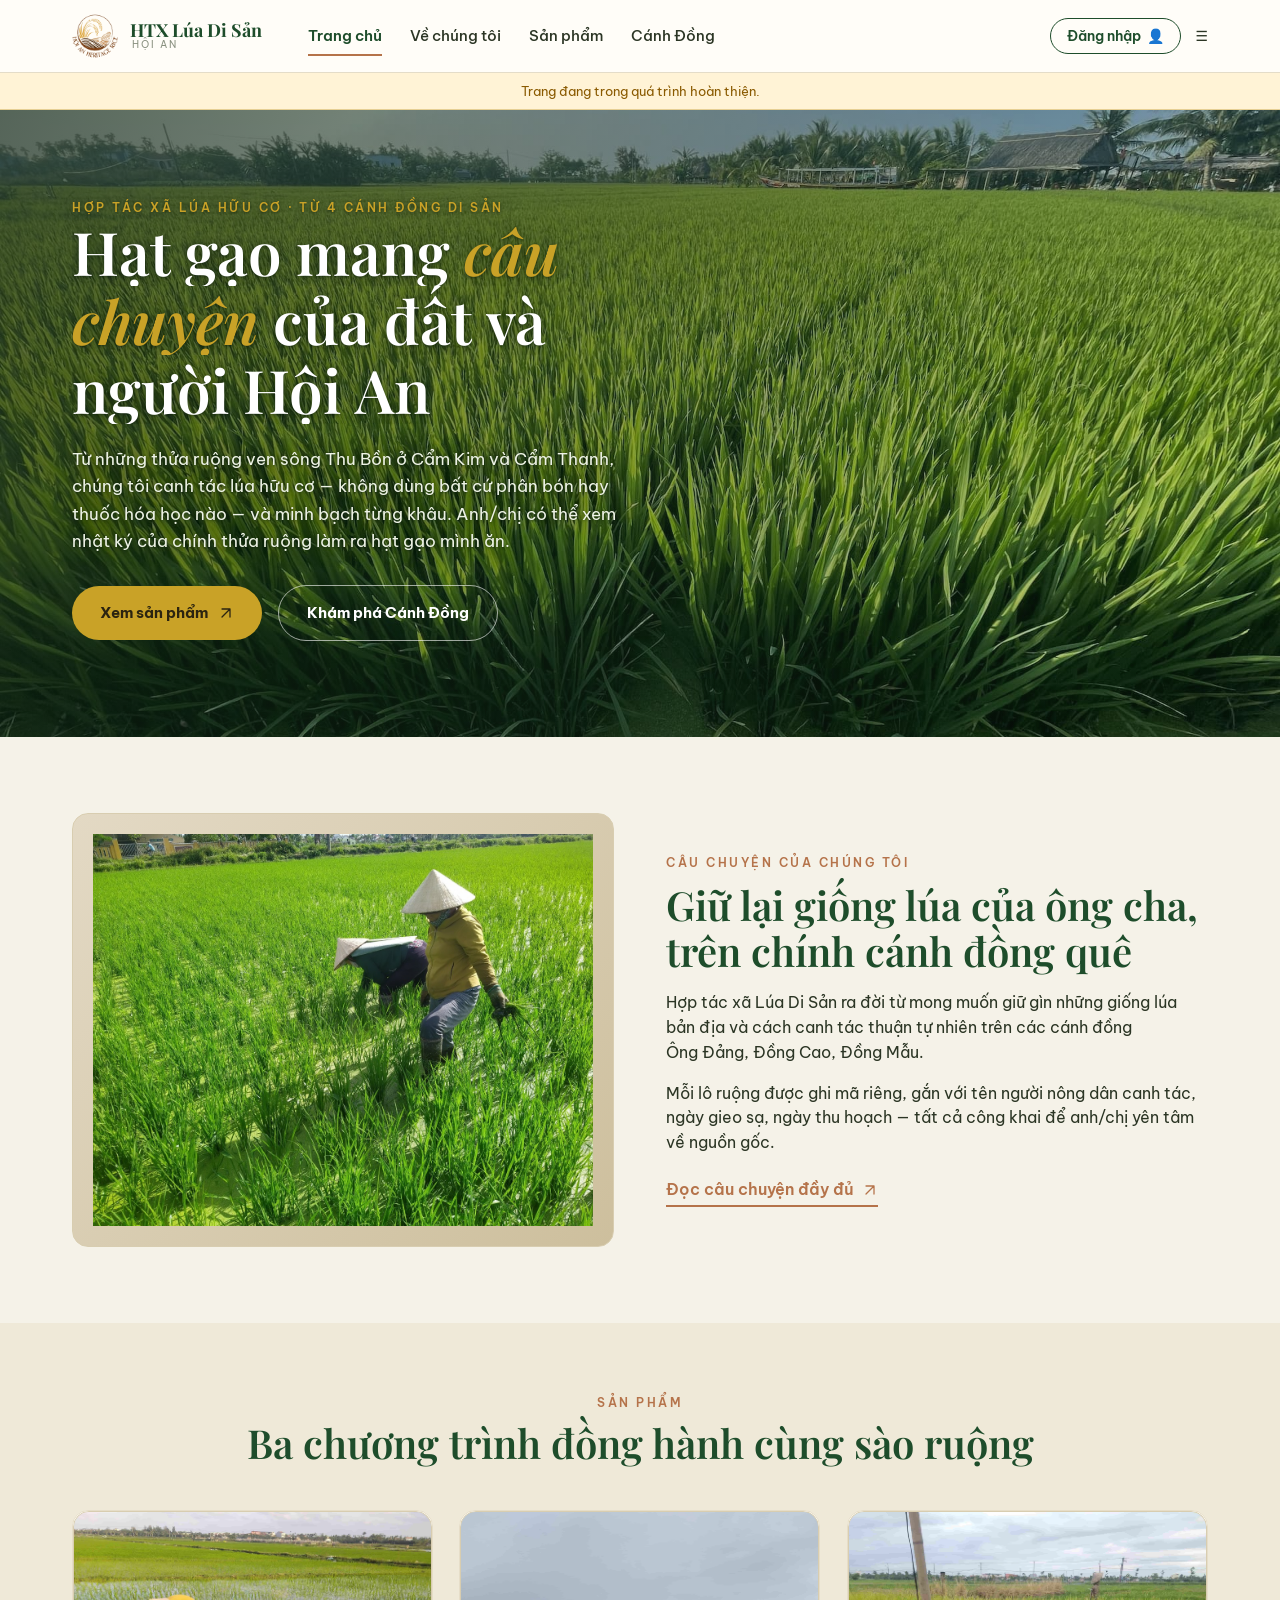
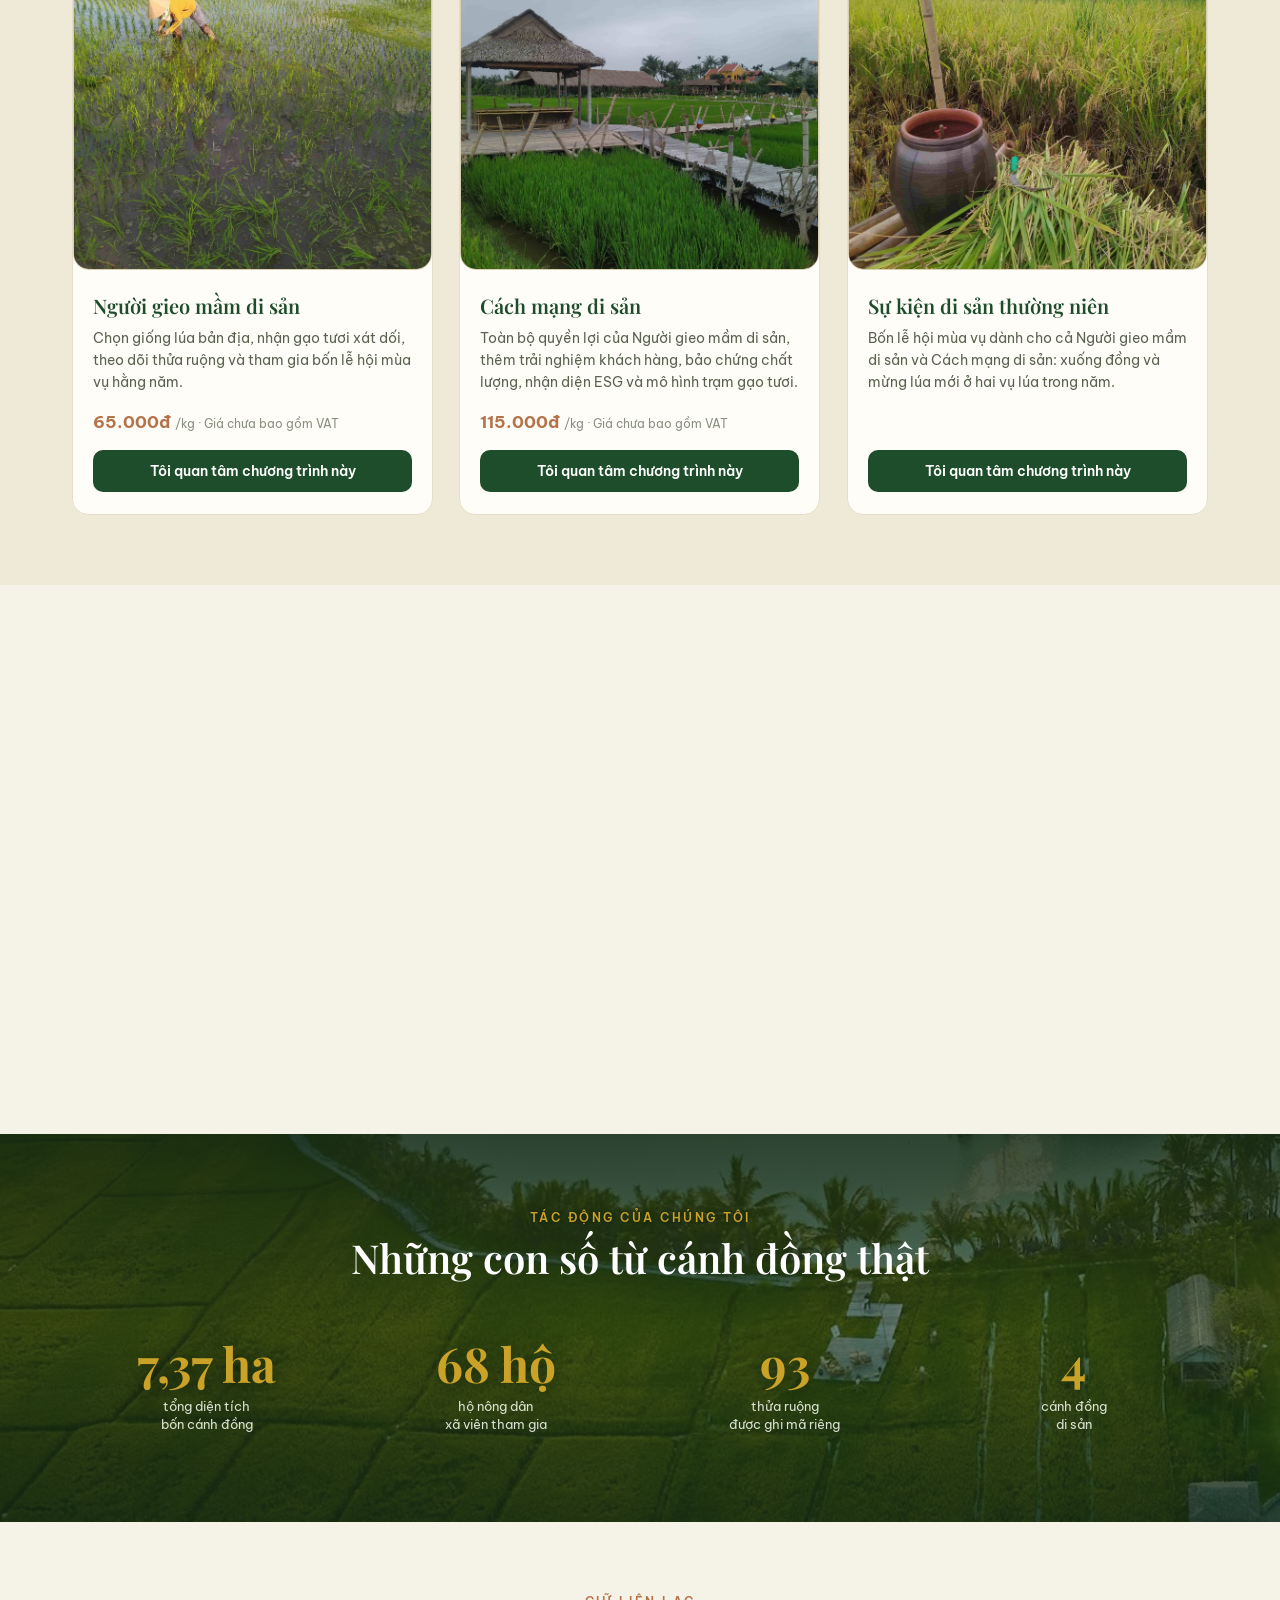
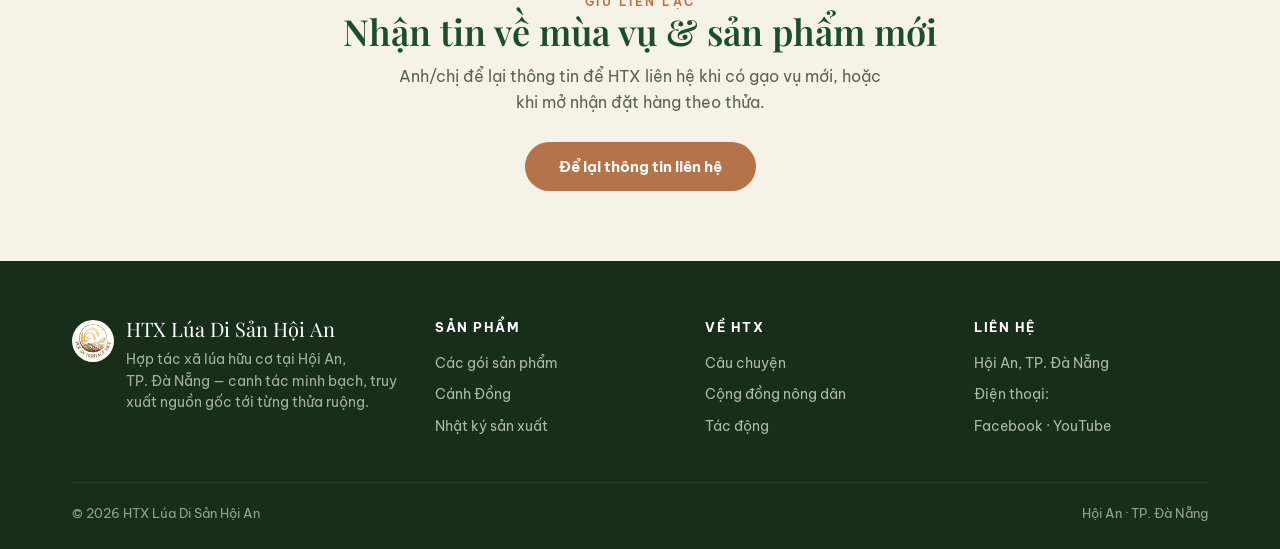
==== commit 904afe17: "fix(map): render Trường Lệ 1 from the original DXF Layout1" ====
--- a/index.html
+++ b/index.html
@@ -208,7 +208,7 @@
 <link rel="stylesheet" href="css/hieu-ung.css">
 <link rel="icon" type="image/png" href="img/favicon.png">
 <!-- TOÀN BỘ CHỮ CỦA WEBSITE nằm trong file này. Nạp sớm để trang chi tiết dùng được. -->
-<script src="js/noi-dung.js?v=20261110a"></script>
+<script src="js/noi-dung.js?v=20261110c"></script>
 <link rel="stylesheet" href="css/mobile-ui.css?v=20260925a">
 </head>
 <body>
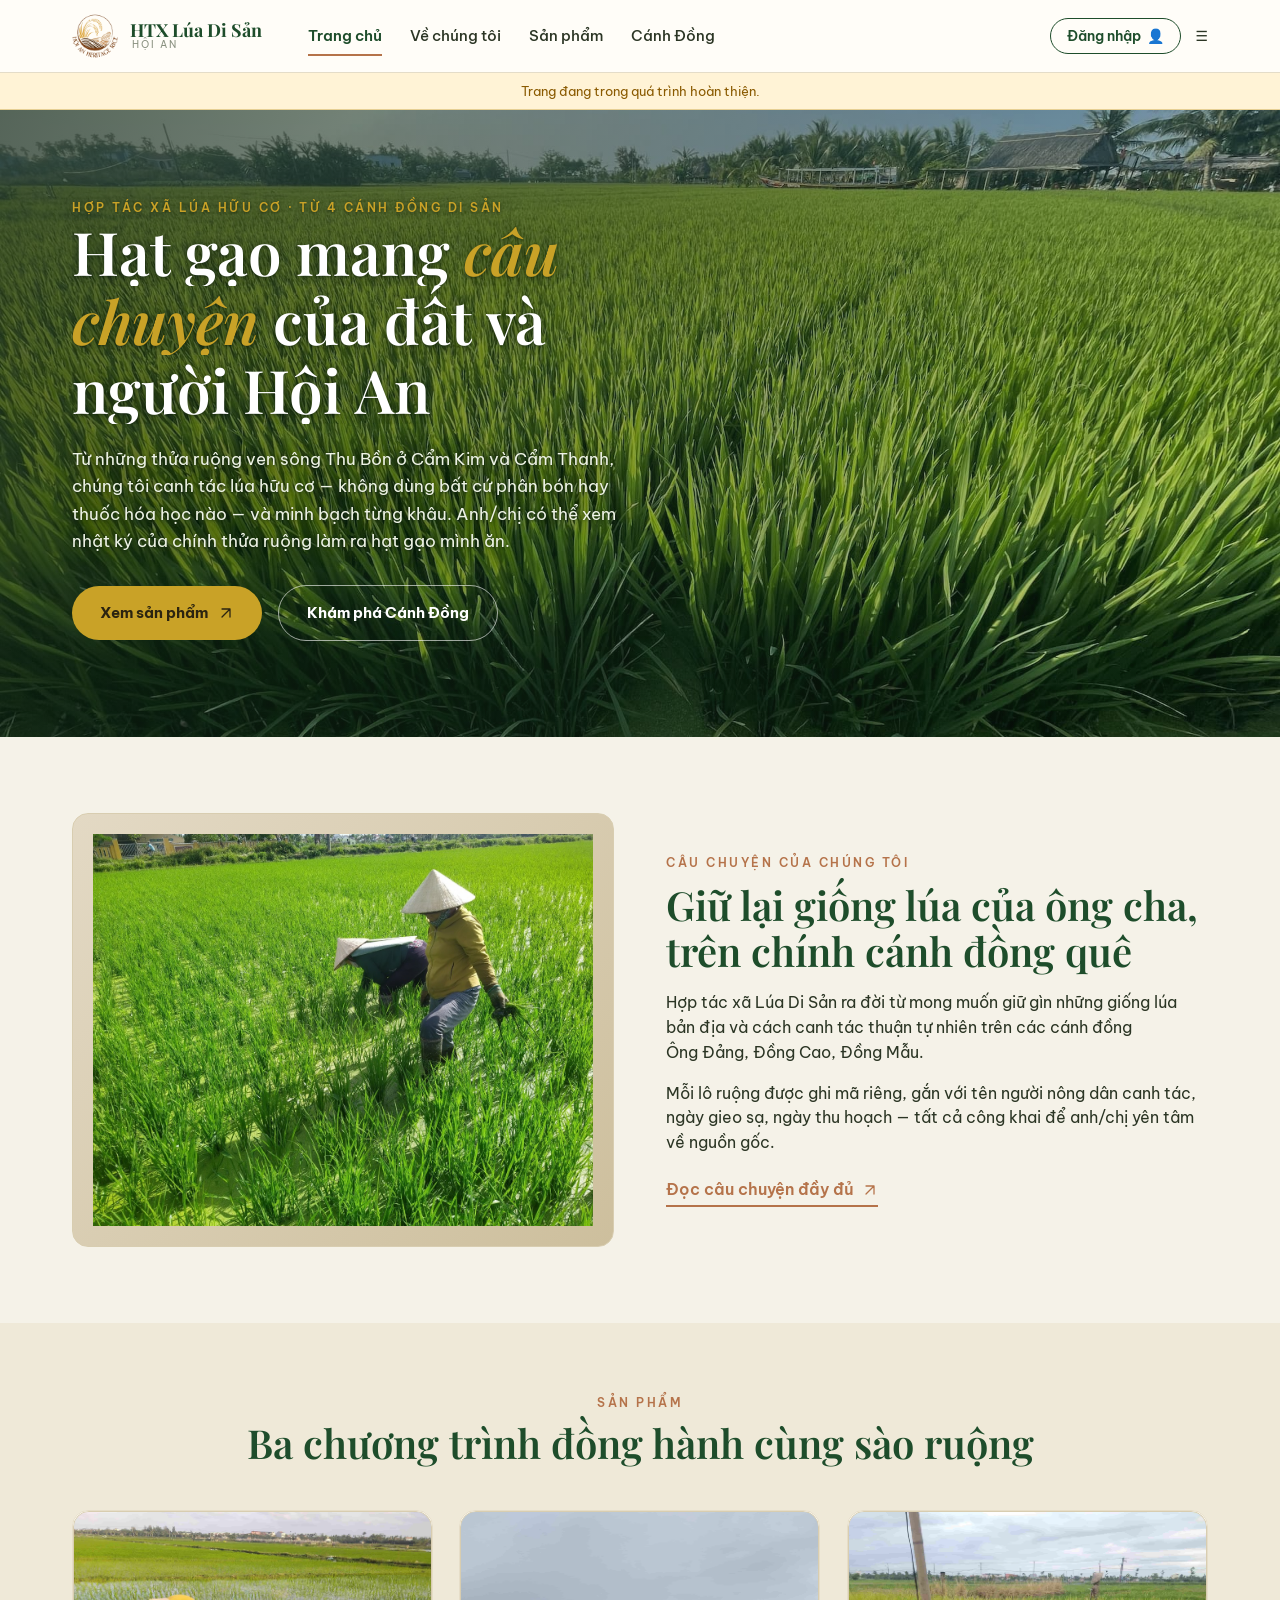
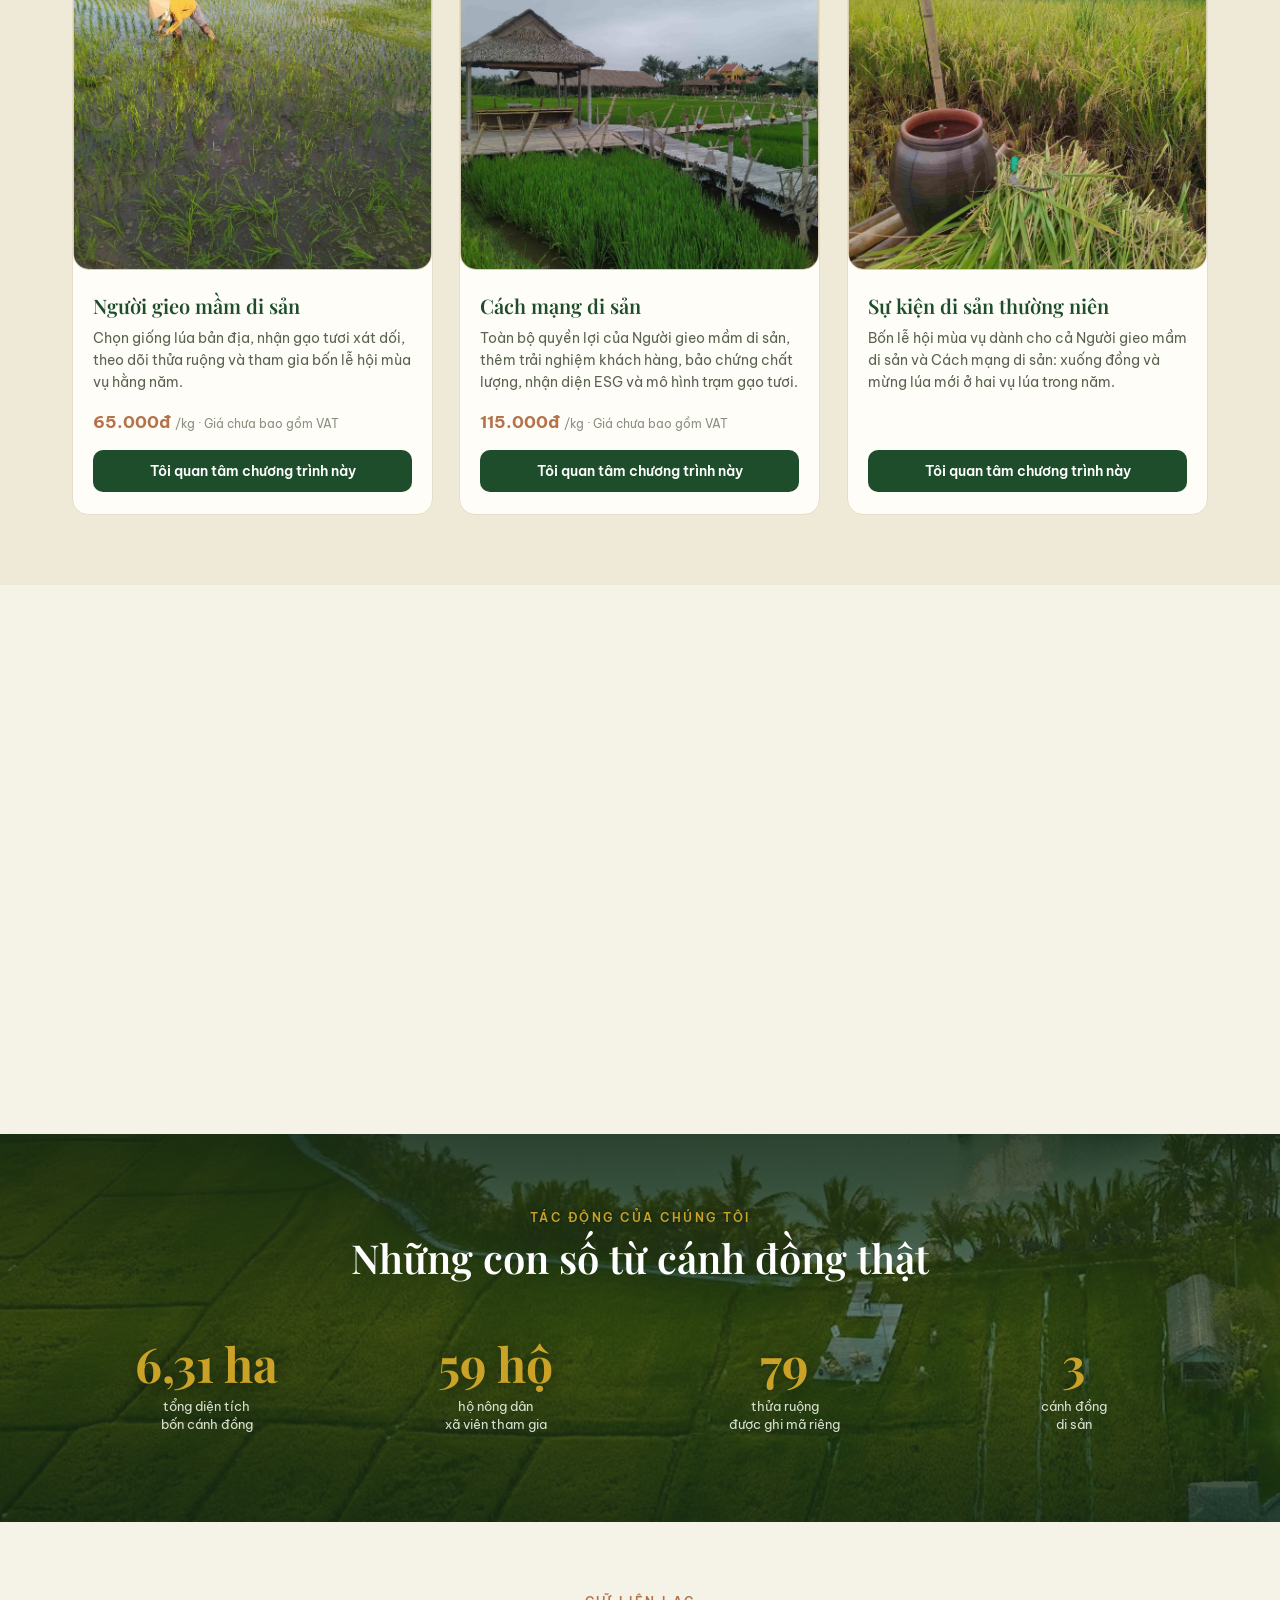
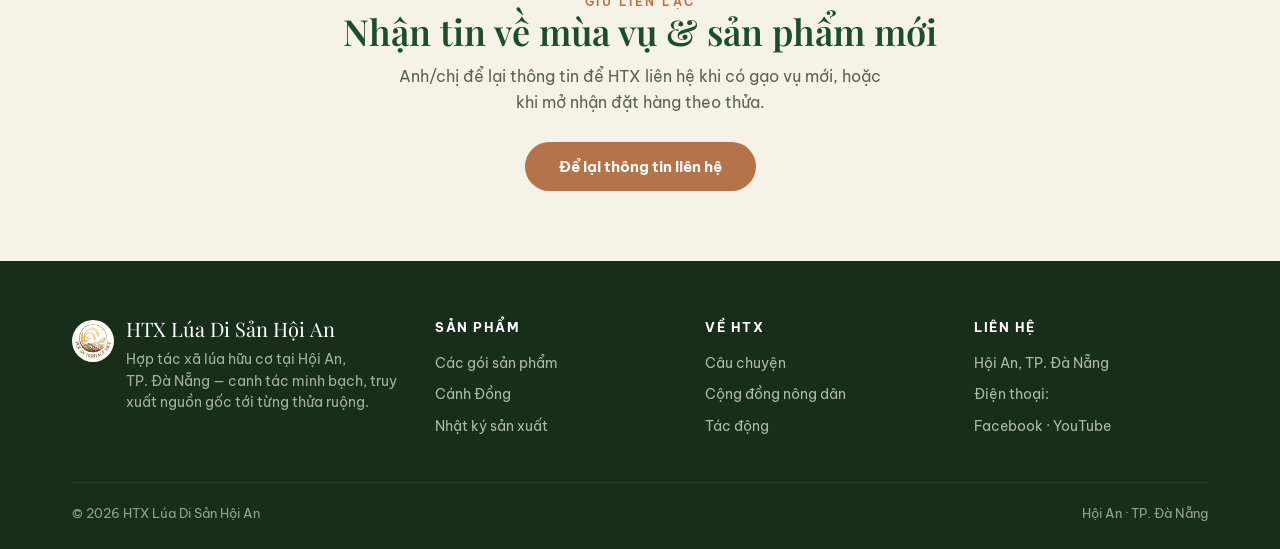
==== commit c8121b45: "style(map): match Trường Lệ 1 plot borders and water colors" ====
--- a/index.html
+++ b/index.html
@@ -208,7 +208,7 @@
 <link rel="stylesheet" href="css/hieu-ung.css">
 <link rel="icon" type="image/png" href="img/favicon.png">
 <!-- TOÀN BỘ CHỮ CỦA WEBSITE nằm trong file này. Nạp sớm để trang chi tiết dùng được. -->
-<script src="js/noi-dung.js?v=20261110c"></script>
+<script src="js/noi-dung.js?v=20261110d"></script>
 <link rel="stylesheet" href="css/mobile-ui.css?v=20260925a">
 </head>
 <body>
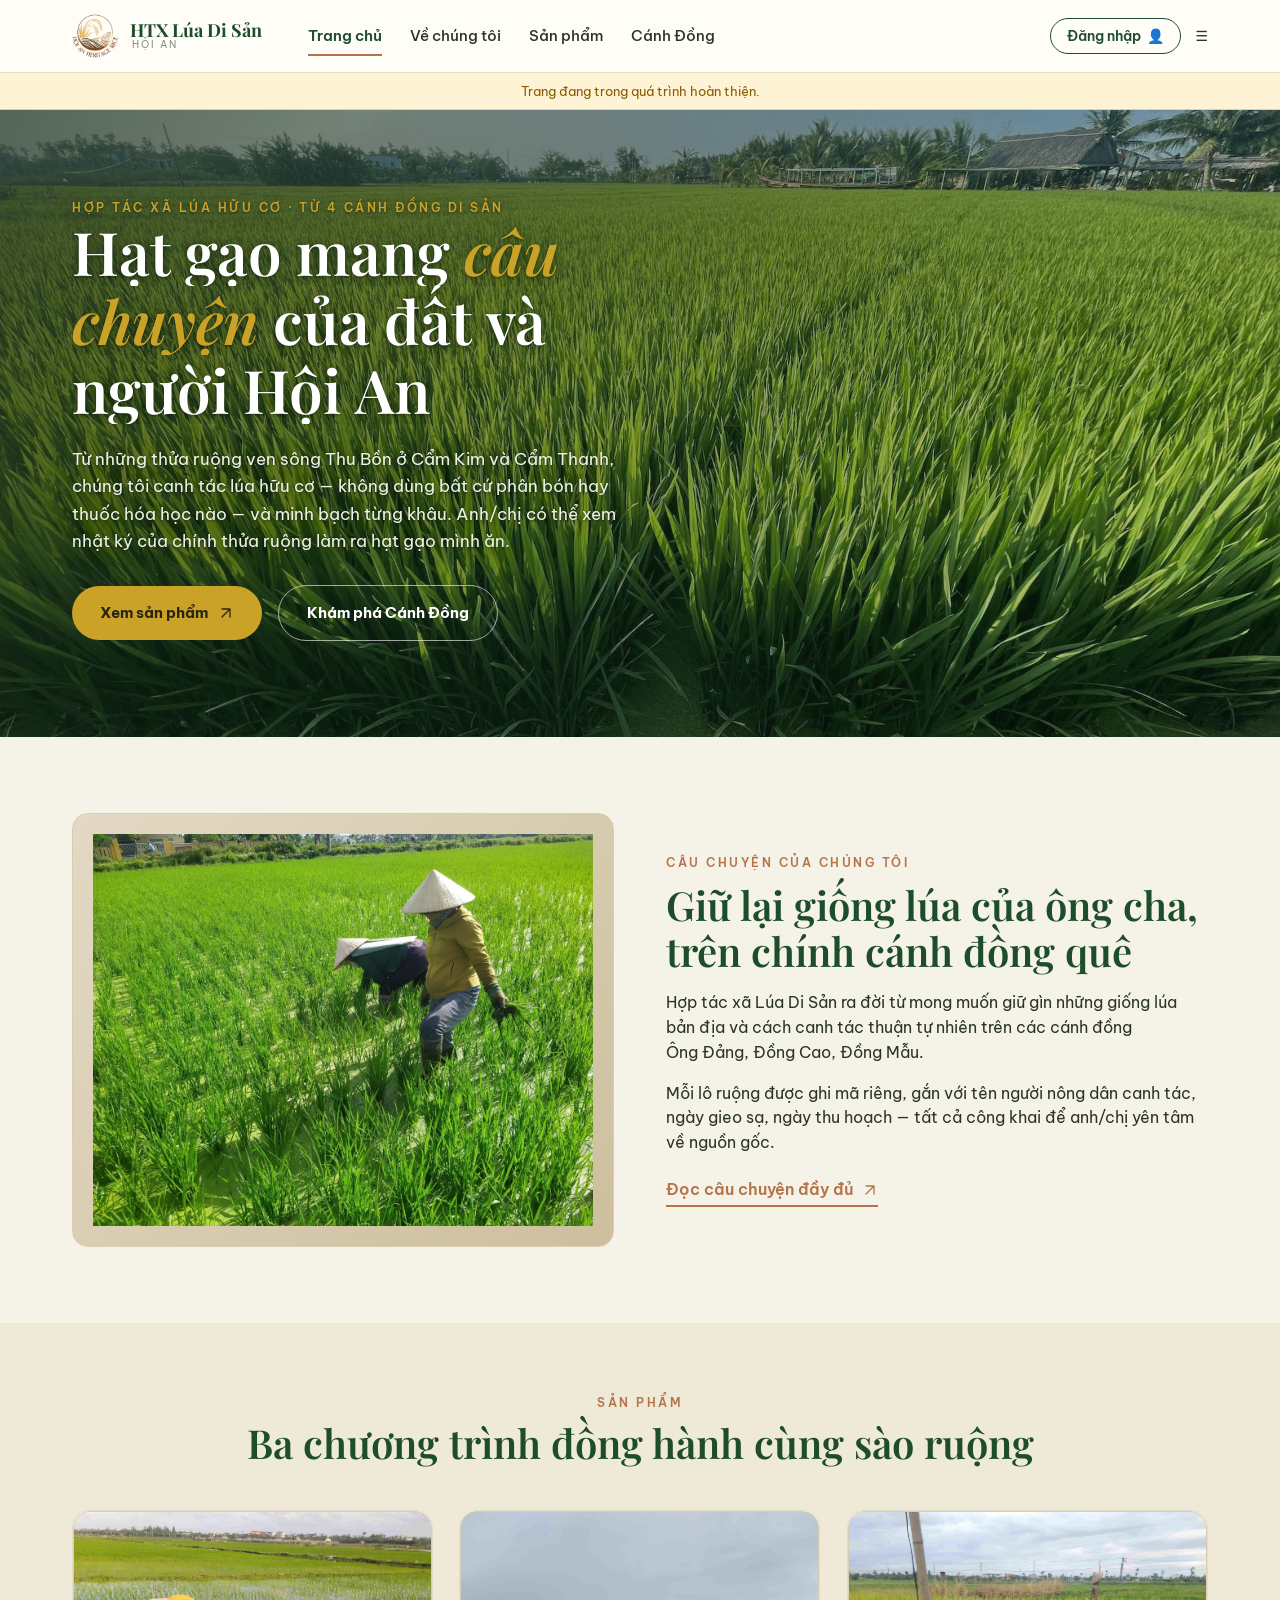
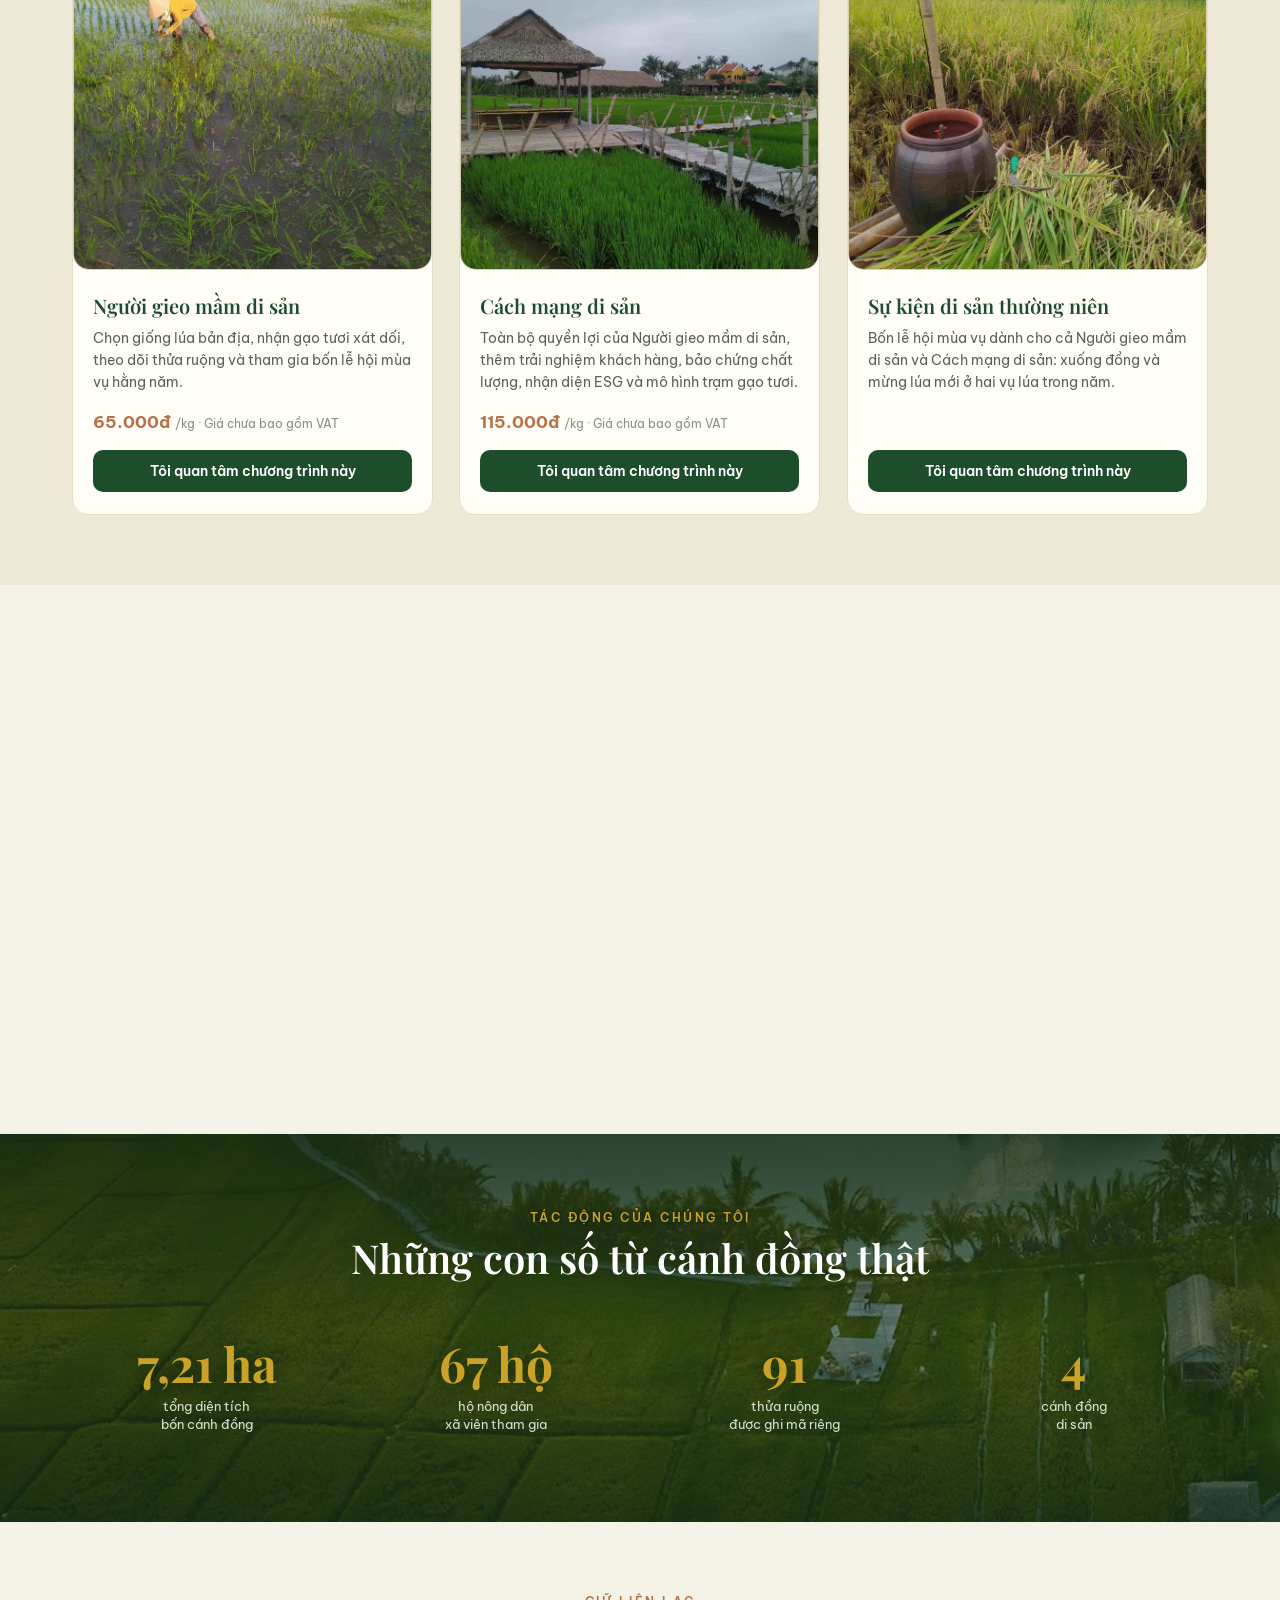
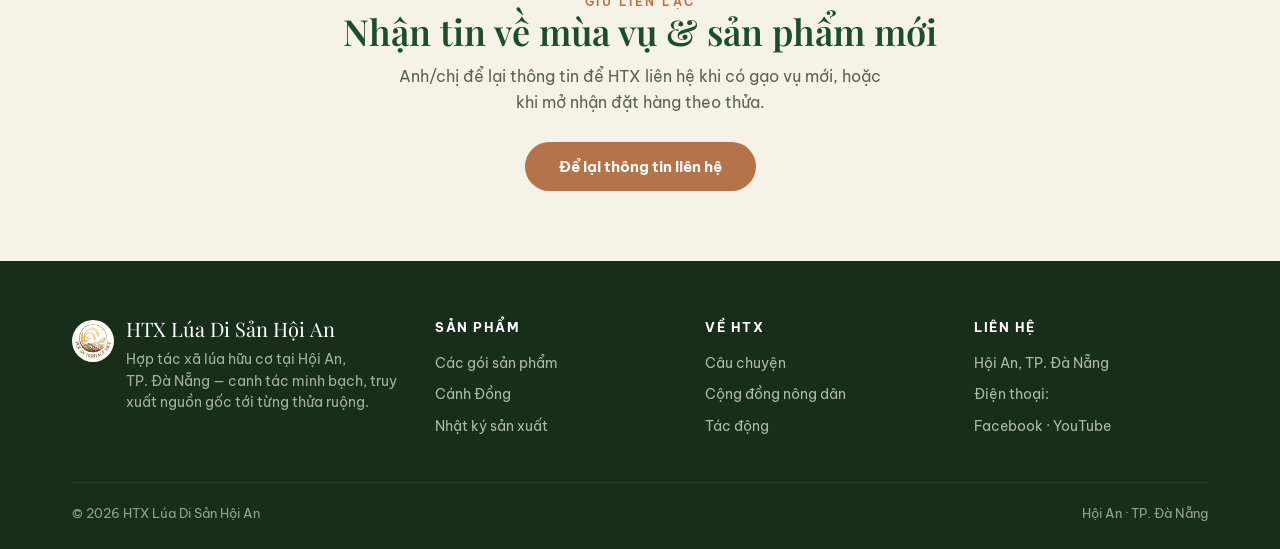
==== commit 8ea4812b: "style(map): share the map palette and typography with Trường Lệ 1" ====
--- a/index.html
+++ b/index.html
@@ -208,7 +208,7 @@
 <link rel="stylesheet" href="css/hieu-ung.css">
 <link rel="icon" type="image/png" href="img/favicon.png">
 <!-- TOÀN BỘ CHỮ CỦA WEBSITE nằm trong file này. Nạp sớm để trang chi tiết dùng được. -->
-<script src="js/noi-dung.js?v=20261110d"></script>
+<script src="js/noi-dung.js?v=20261110e"></script>
 <link rel="stylesheet" href="css/mobile-ui.css?v=20260925a">
 </head>
 <body>
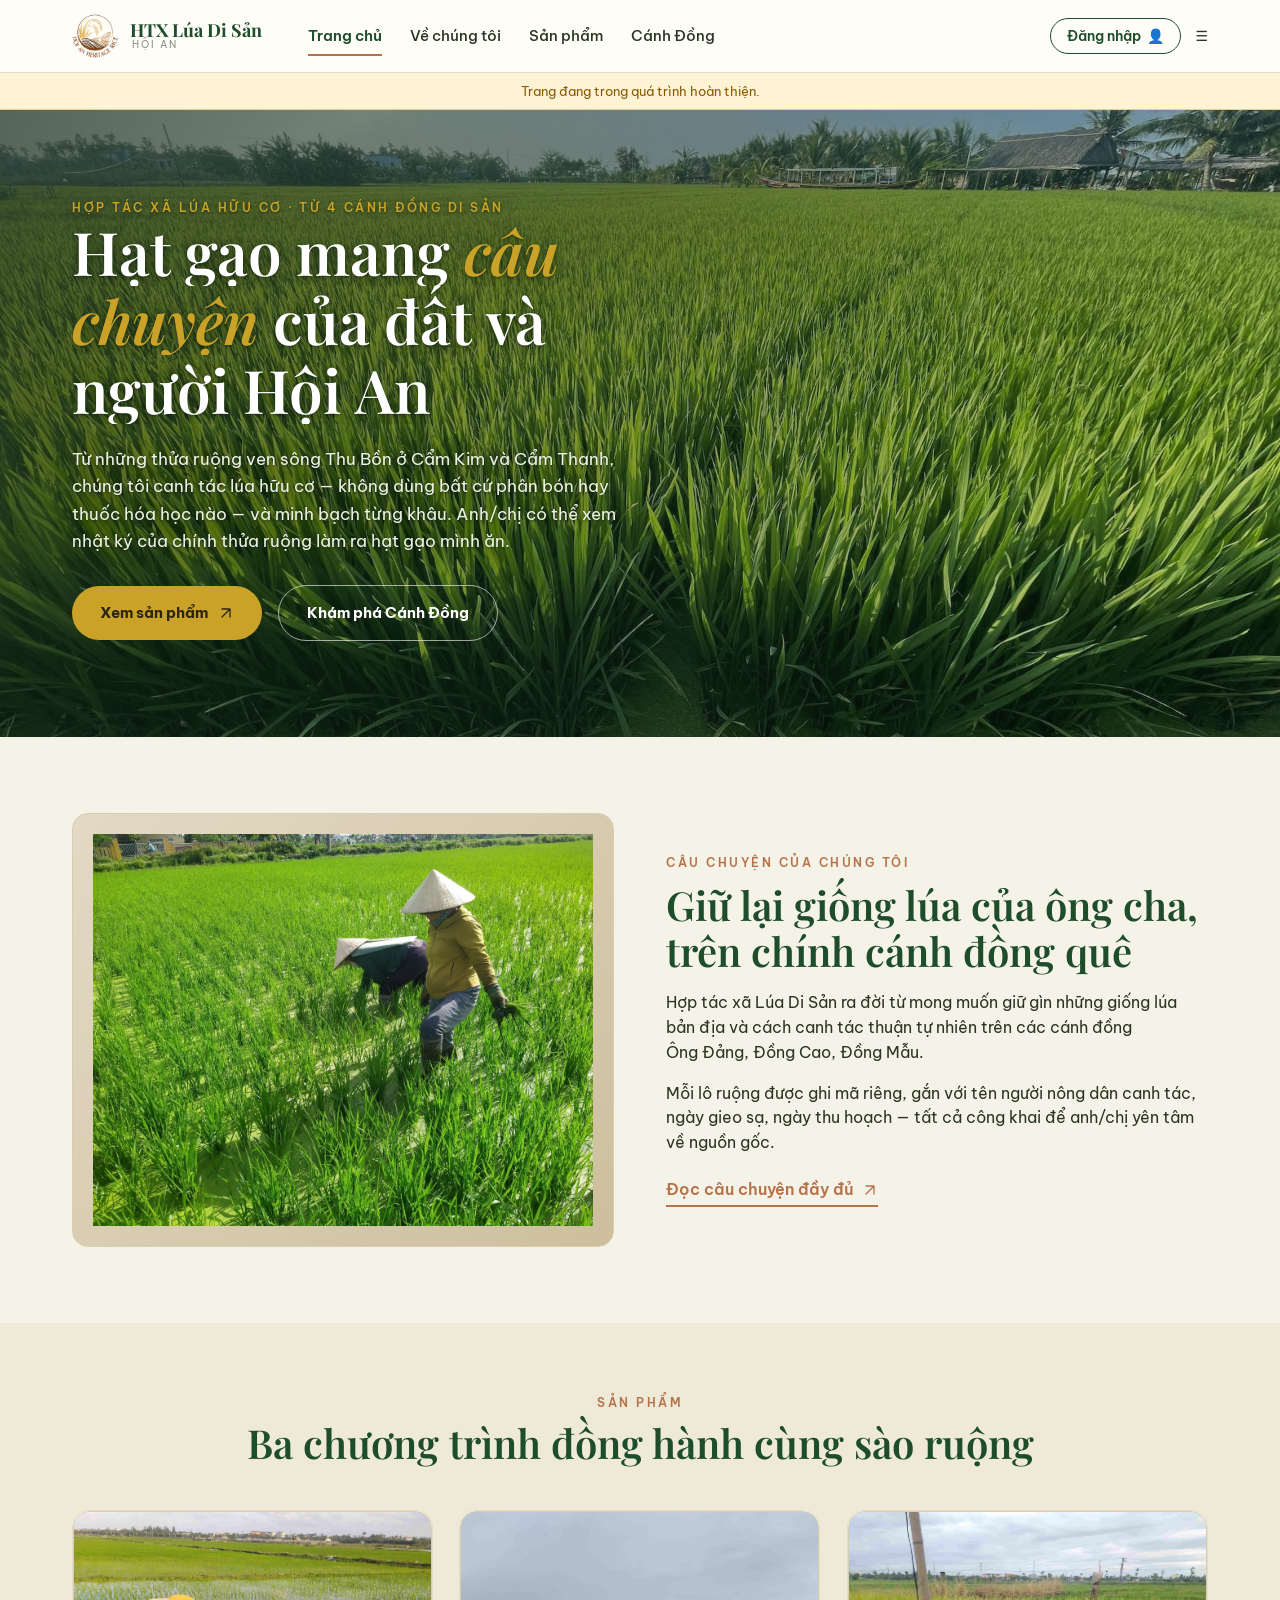
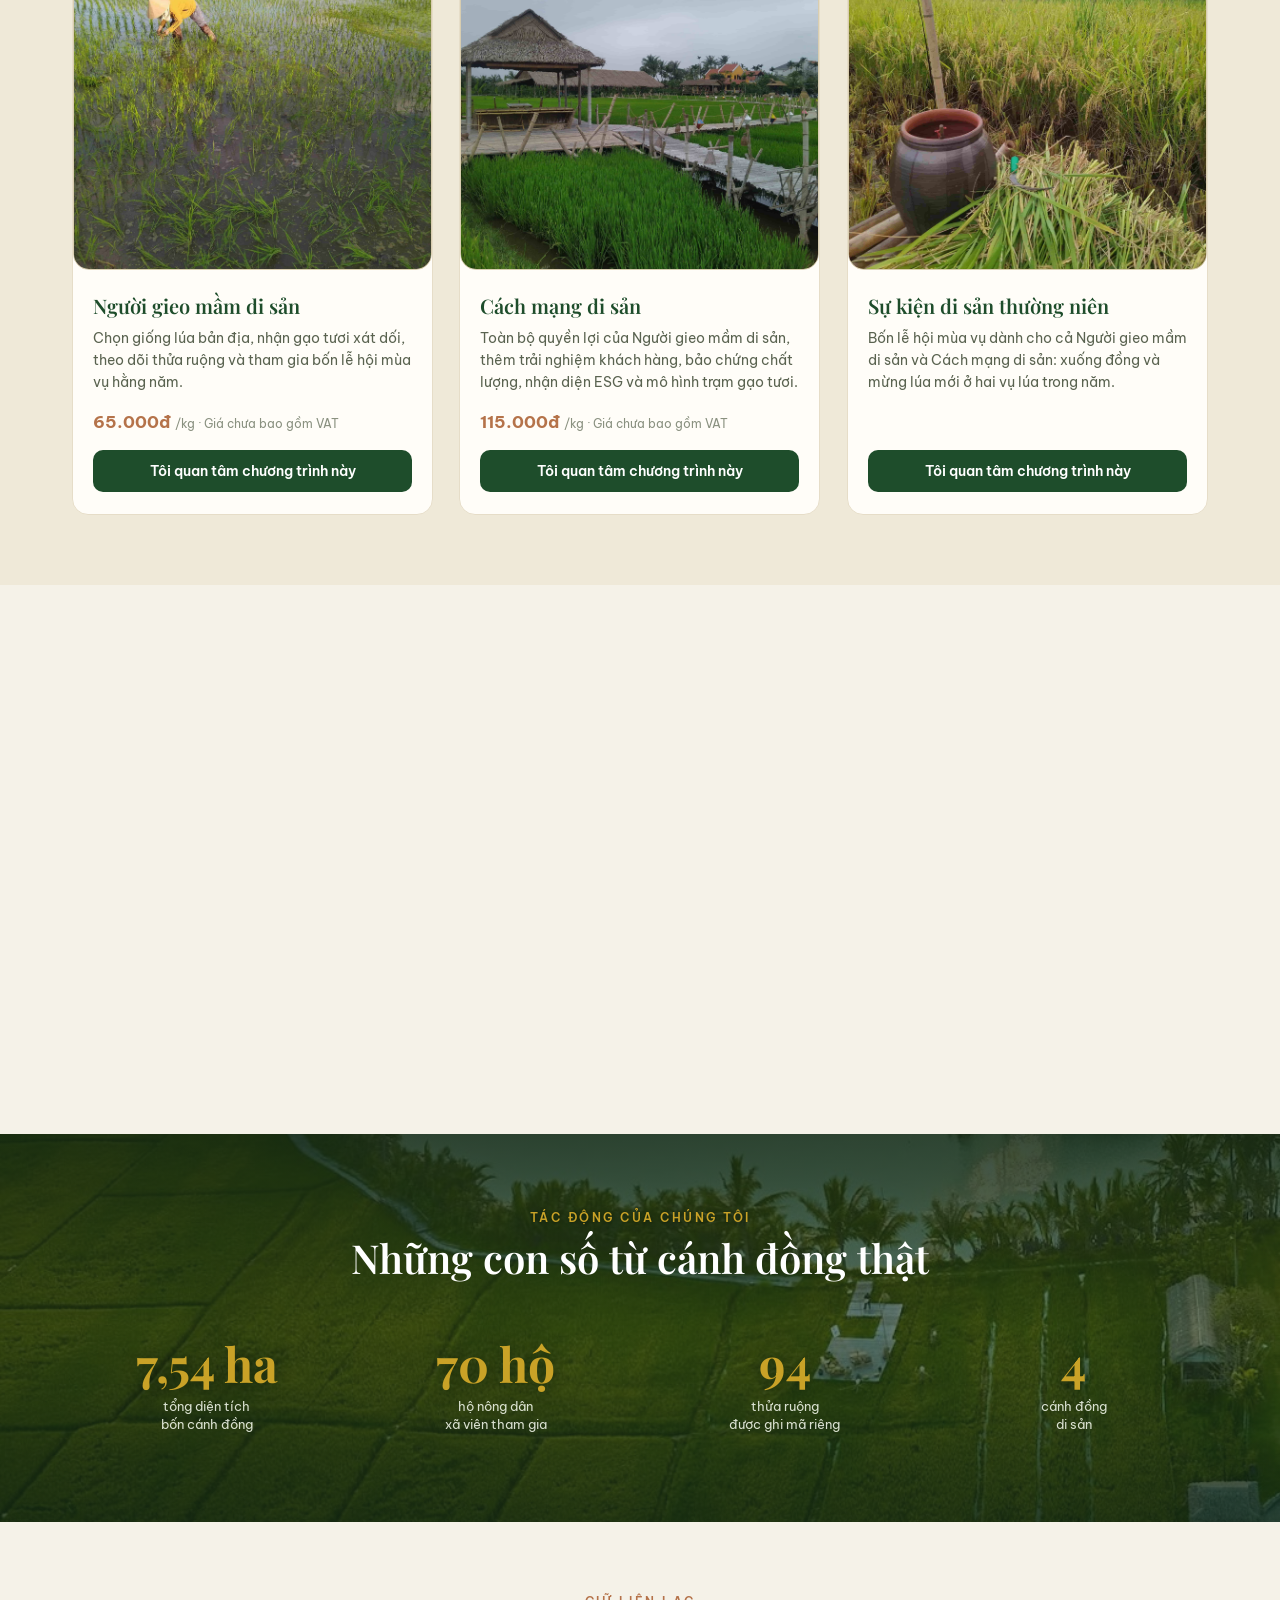
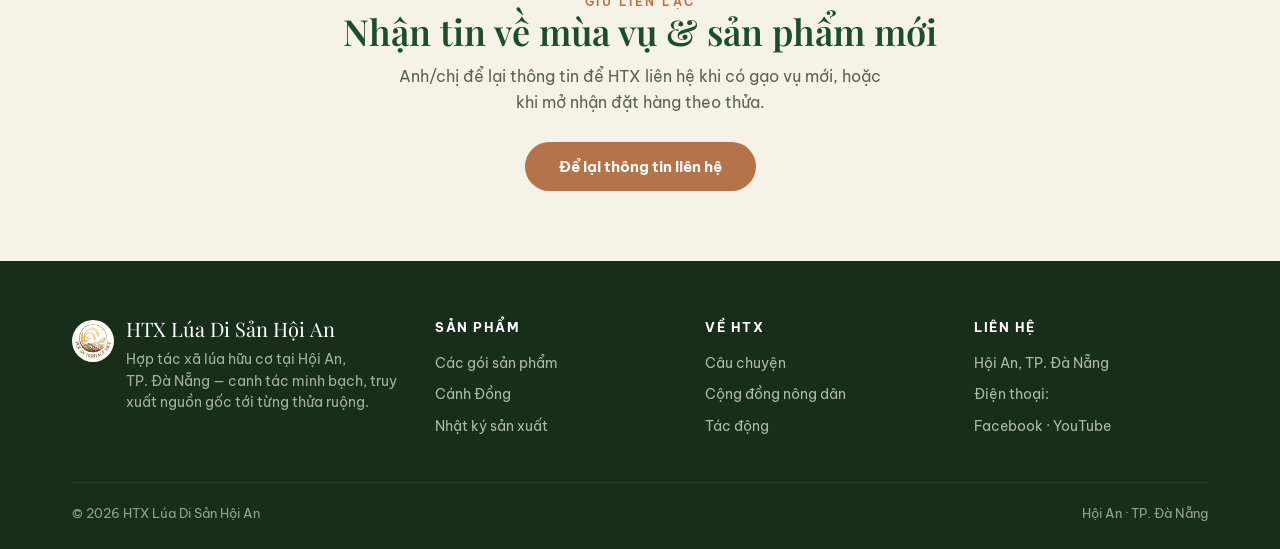
==== commit a262b50d: "Cập nhật bản đồ Trường Lệ 1 theo DXF mới" ====
--- a/index.html
+++ b/index.html
@@ -208,7 +208,7 @@
 <link rel="stylesheet" href="css/hieu-ung.css">
 <link rel="icon" type="image/png" href="img/favicon.png">
 <!-- TOÀN BỘ CHỮ CỦA WEBSITE nằm trong file này. Nạp sớm để trang chi tiết dùng được. -->
-<script src="js/noi-dung.js?v=20261110e"></script>
+<script src="js/noi-dung.js?v=20261114a"></script>
 <link rel="stylesheet" href="css/mobile-ui.css?v=20260925a">
 </head>
 <body>
@@ -327,7 +327,7 @@
         <span class="cd-link">Xem chi tiết <svg class="nav-arrow" width="16" height="16" viewBox="0 0 20 20" aria-hidden="true" focusable="false"><path d="M5 15 15 5M5 5h10v10" fill="none" stroke="currentColor" stroke-width="1.6" stroke-linecap="round" stroke-linejoin="round"/></svg></span><span class="dau-bam"><svg class="nav-arrow" width="16" height="16" viewBox="0 0 20 20" aria-hidden="true" focusable="false"><path d="M5 15 15 5M5 5h10v10" fill="none" stroke="currentColor" stroke-width="1.6" stroke-linecap="round" stroke-linejoin="round"/></svg></span>
       </a>
       <a class="cd-card f4 the-noi" href="chi-tiet.html?loai=canh-dong&ma=truong-le-1">
-        <img class="cd-bg anh-that" src="img/truong-le-1-ban-do.svg?v=20261110b" alt="Sơ đồ cánh đồng Trường Lệ 1">
+        <img class="cd-bg anh-that" src="img/truong-le-1-ban-do.svg?v=20261114a" alt="Sơ đồ cánh đồng Trường Lệ 1">
         <div class="cd-vt" data-nd="canhDong.muc.truong-le-1.viTri"></div>
         <h3 data-nd="canhDong.muc.truong-le-1.ten"></h3>
         <div class="cd-mo" data-nd="canhDong.muc.truong-le-1.tomTat"></div>
@@ -425,7 +425,7 @@
 <script src="js/form-quan-tam.js"></script>
 <script src="js/hieu-ung.js"></script>
 <!-- Tổng các số cố định, không gọi Notion hoặc đọc bộ đệm số liệu mùa vụ. -->
-<script src="js/canh-dong-so-chot.js?v=20261110a"></script>
+<script src="js/canh-dong-so-chot.js?v=20261114a"></script>
 <script src="js/dem-so.js?v=20260914c"></script>
 <script src="js/so-lieu-tong.js?v=20260914c"></script>
 </body>
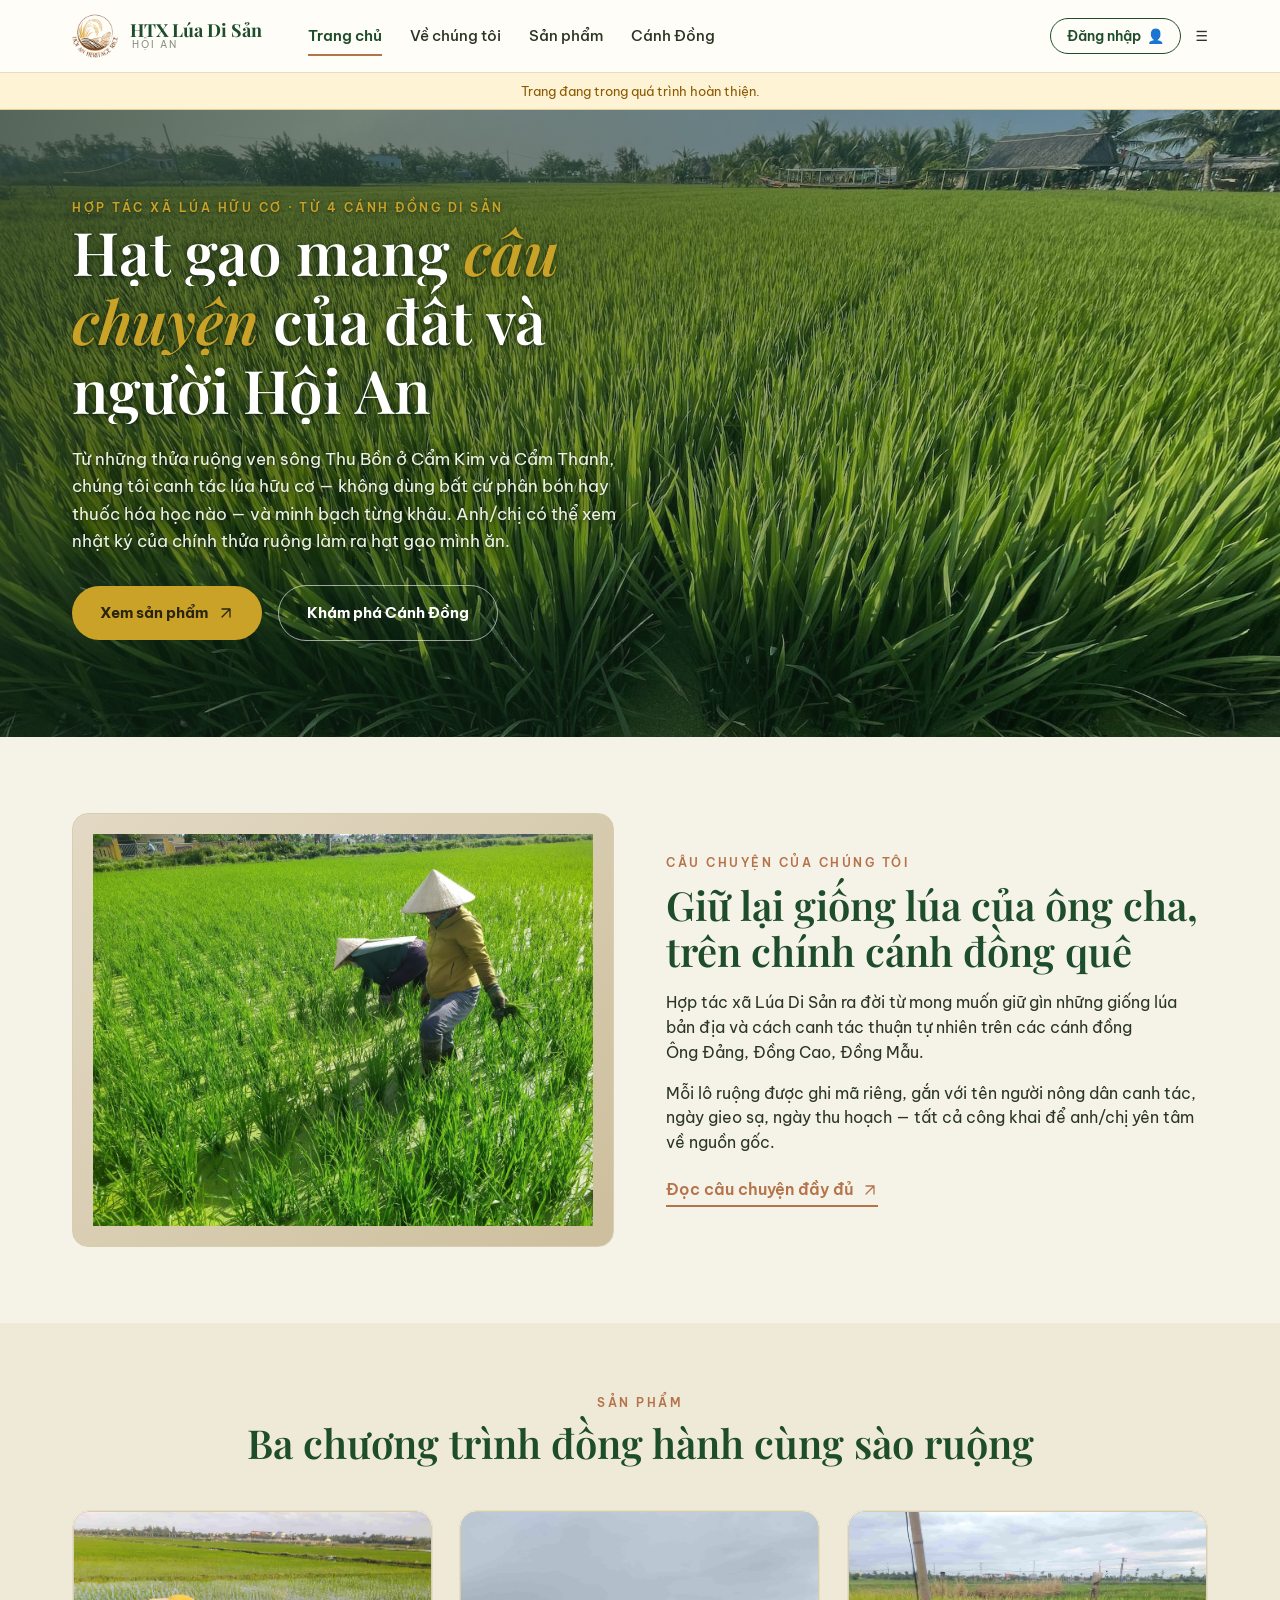
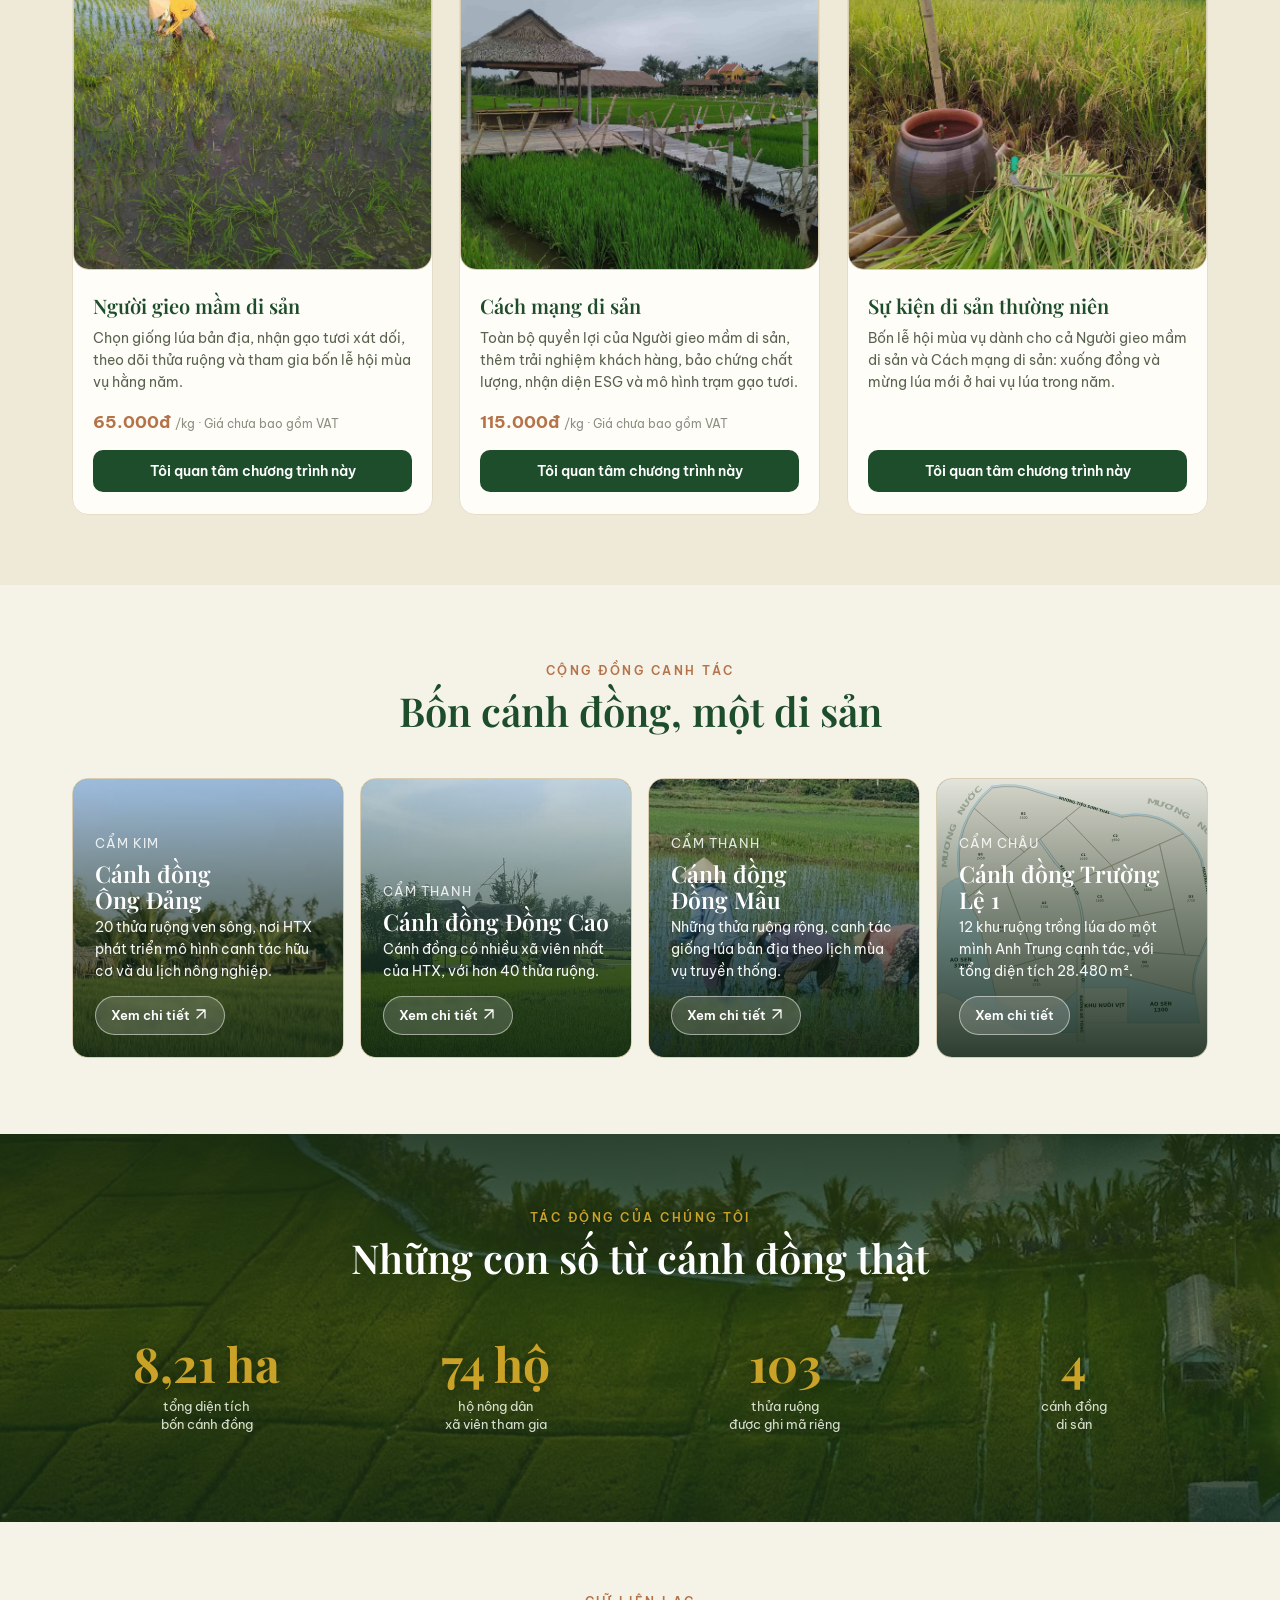
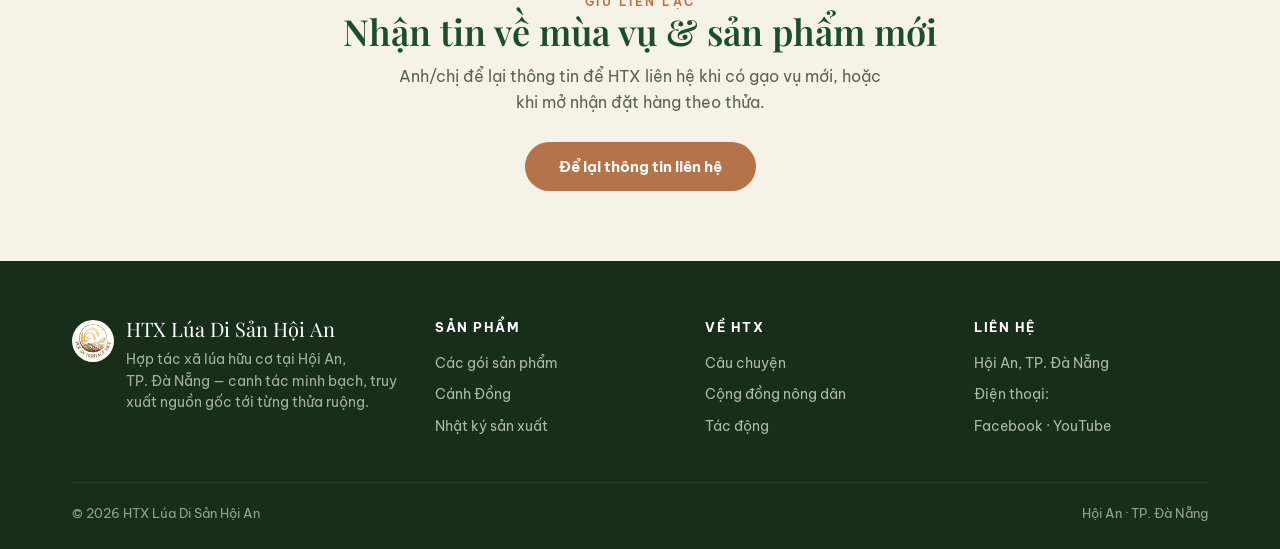
==== commit 220526d8: "Cập nhật bản đồ Đồng Mẫu cho Đông Xuân 2027" ====
--- a/index.html
+++ b/index.html
@@ -208,7 +208,7 @@
 <link rel="stylesheet" href="css/hieu-ung.css">
 <link rel="icon" type="image/png" href="img/favicon.png">
 <!-- TOÀN BỘ CHỮ CỦA WEBSITE nằm trong file này. Nạp sớm để trang chi tiết dùng được. -->
-<script src="js/noi-dung.js?v=20261114a"></script>
+<script src="js/noi-dung.js?v=20261117a"></script>
 <link rel="stylesheet" href="css/mobile-ui.css?v=20260925a">
 </head>
 <body>
@@ -425,7 +425,7 @@
 <script src="js/form-quan-tam.js"></script>
 <script src="js/hieu-ung.js"></script>
 <!-- Tổng các số cố định, không gọi Notion hoặc đọc bộ đệm số liệu mùa vụ. -->
-<script src="js/canh-dong-so-chot.js?v=20261114a"></script>
+<script src="js/canh-dong-so-chot.js?v=20261117a"></script>
 <script src="js/dem-so.js?v=20260914c"></script>
 <script src="js/so-lieu-tong.js?v=20260914c"></script>
 </body>
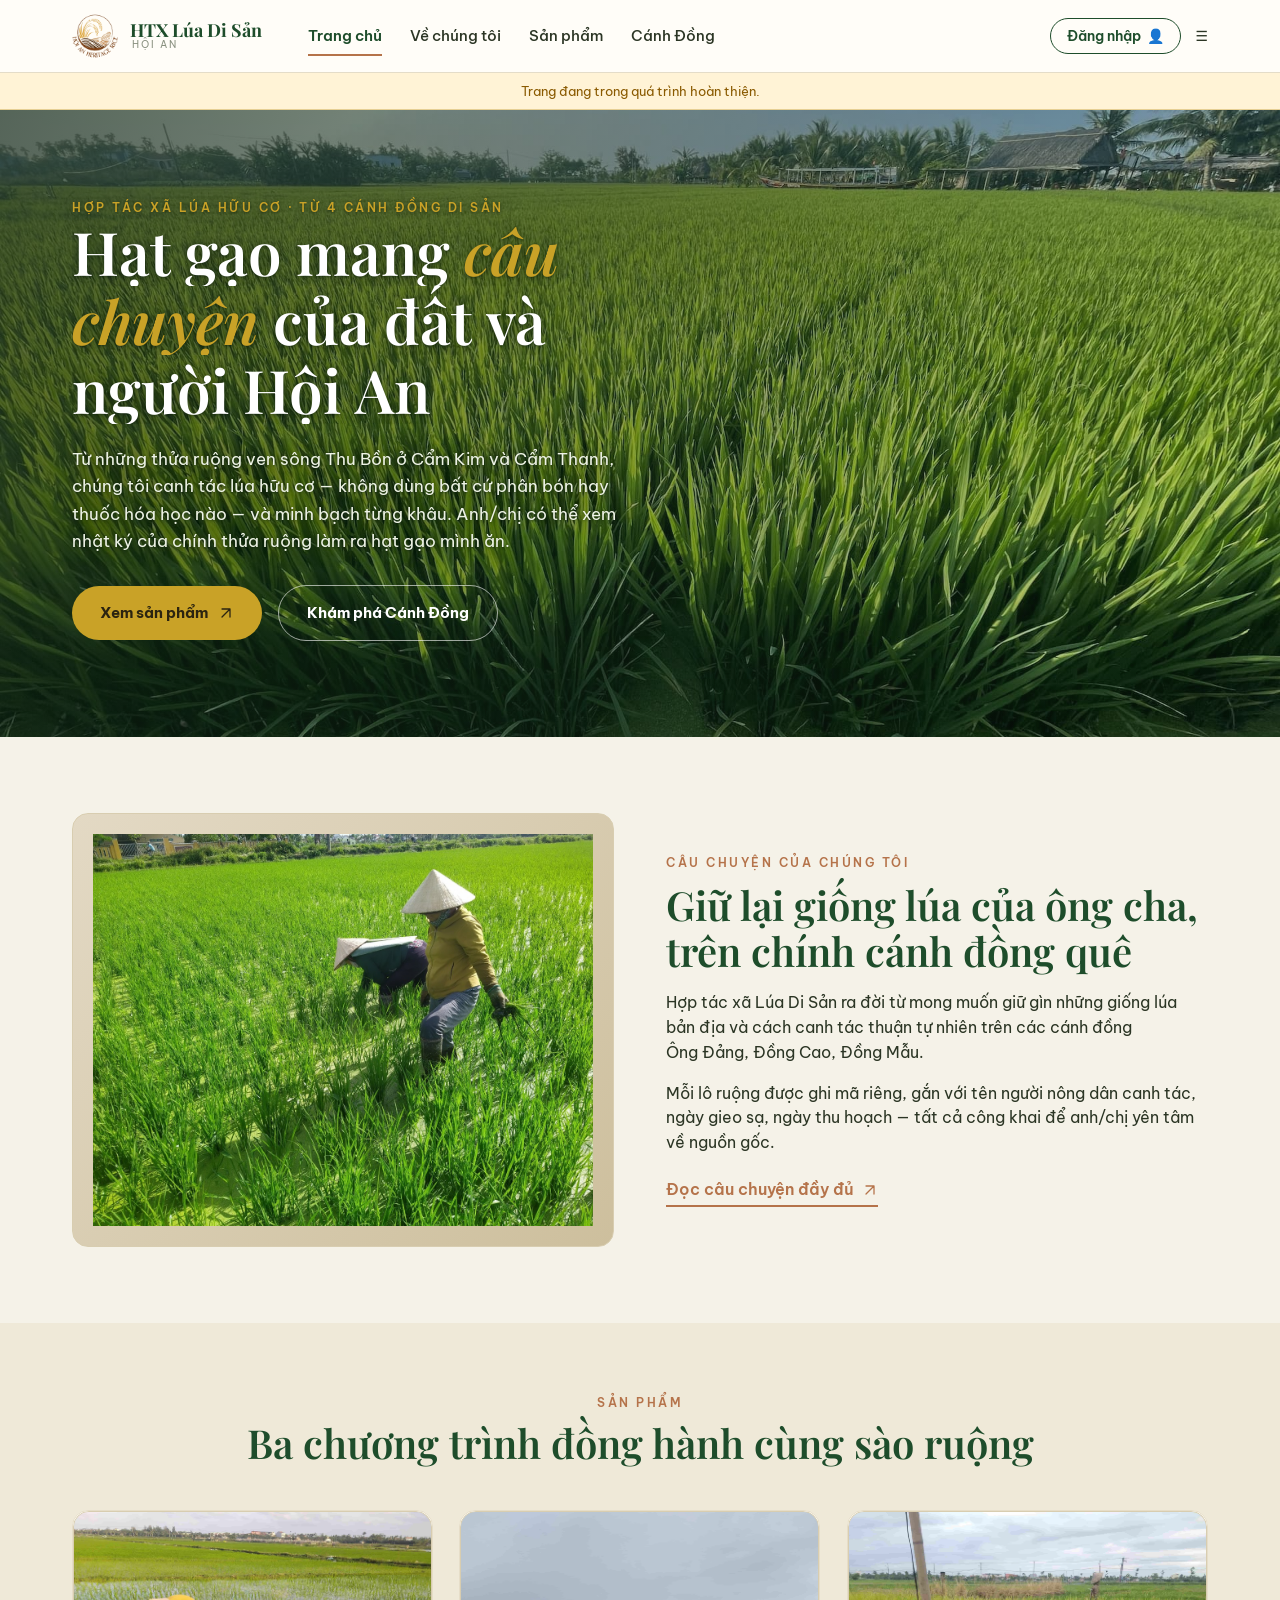
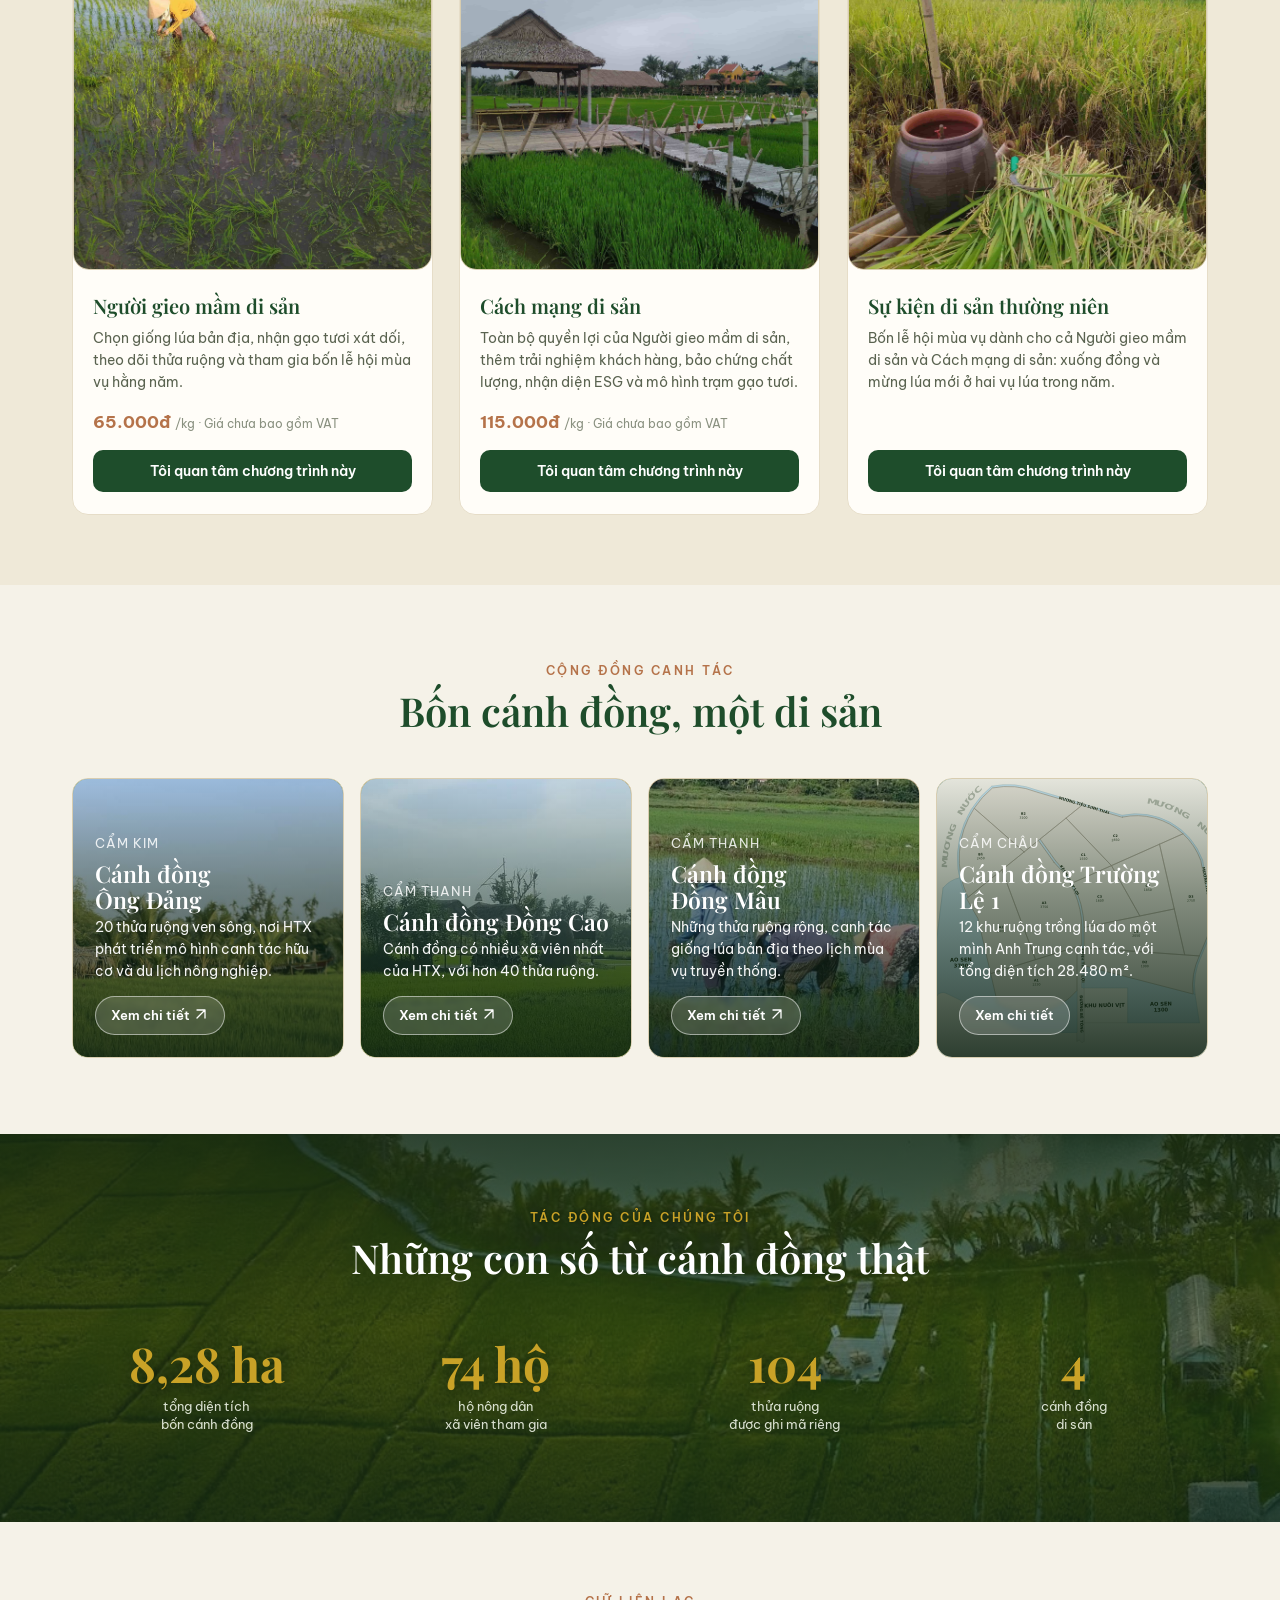
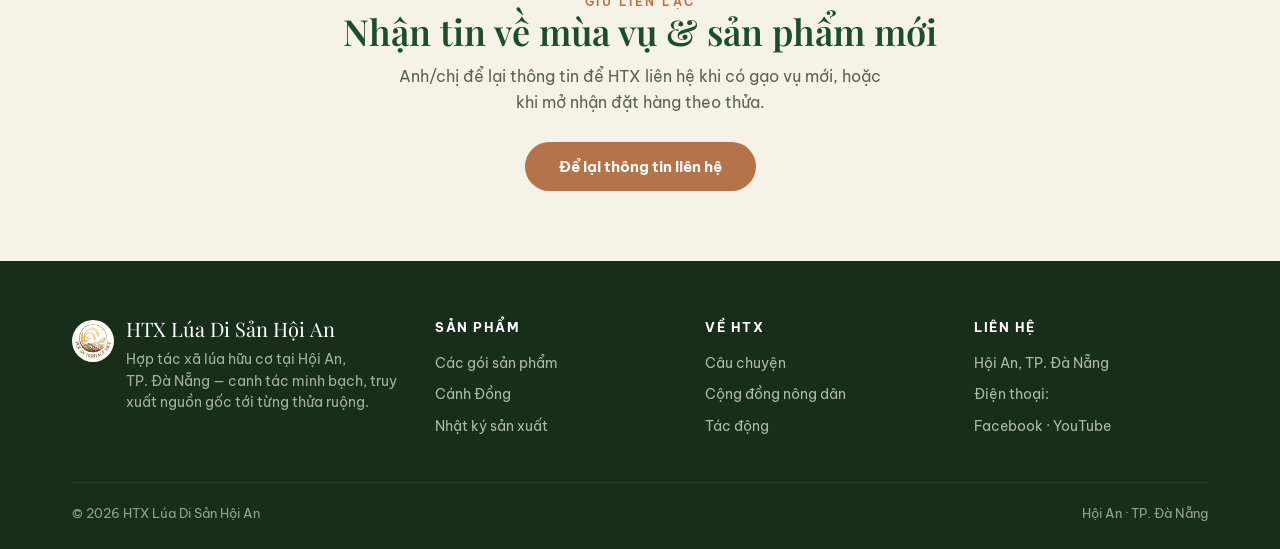
==== commit 905d0d81: "Sửa diện tích Phạm Thông và mã thửa Huỳnh Thông 4/4" ====
--- a/index.html
+++ b/index.html
@@ -208,7 +208,7 @@
 <link rel="stylesheet" href="css/hieu-ung.css">
 <link rel="icon" type="image/png" href="img/favicon.png">
 <!-- TOÀN BỘ CHỮ CỦA WEBSITE nằm trong file này. Nạp sớm để trang chi tiết dùng được. -->
-<script src="js/noi-dung.js?v=20261117a"></script>
+<script src="js/noi-dung.js?v=20261117b"></script>
 <link rel="stylesheet" href="css/mobile-ui.css?v=20260925a">
 </head>
 <body>
@@ -425,7 +425,7 @@
 <script src="js/form-quan-tam.js"></script>
 <script src="js/hieu-ung.js"></script>
 <!-- Tổng các số cố định, không gọi Notion hoặc đọc bộ đệm số liệu mùa vụ. -->
-<script src="js/canh-dong-so-chot.js?v=20261117a"></script>
+<script src="js/canh-dong-so-chot.js?v=20261117b"></script>
 <script src="js/dem-so.js?v=20260914c"></script>
 <script src="js/so-lieu-tong.js?v=20260914c"></script>
 </body>
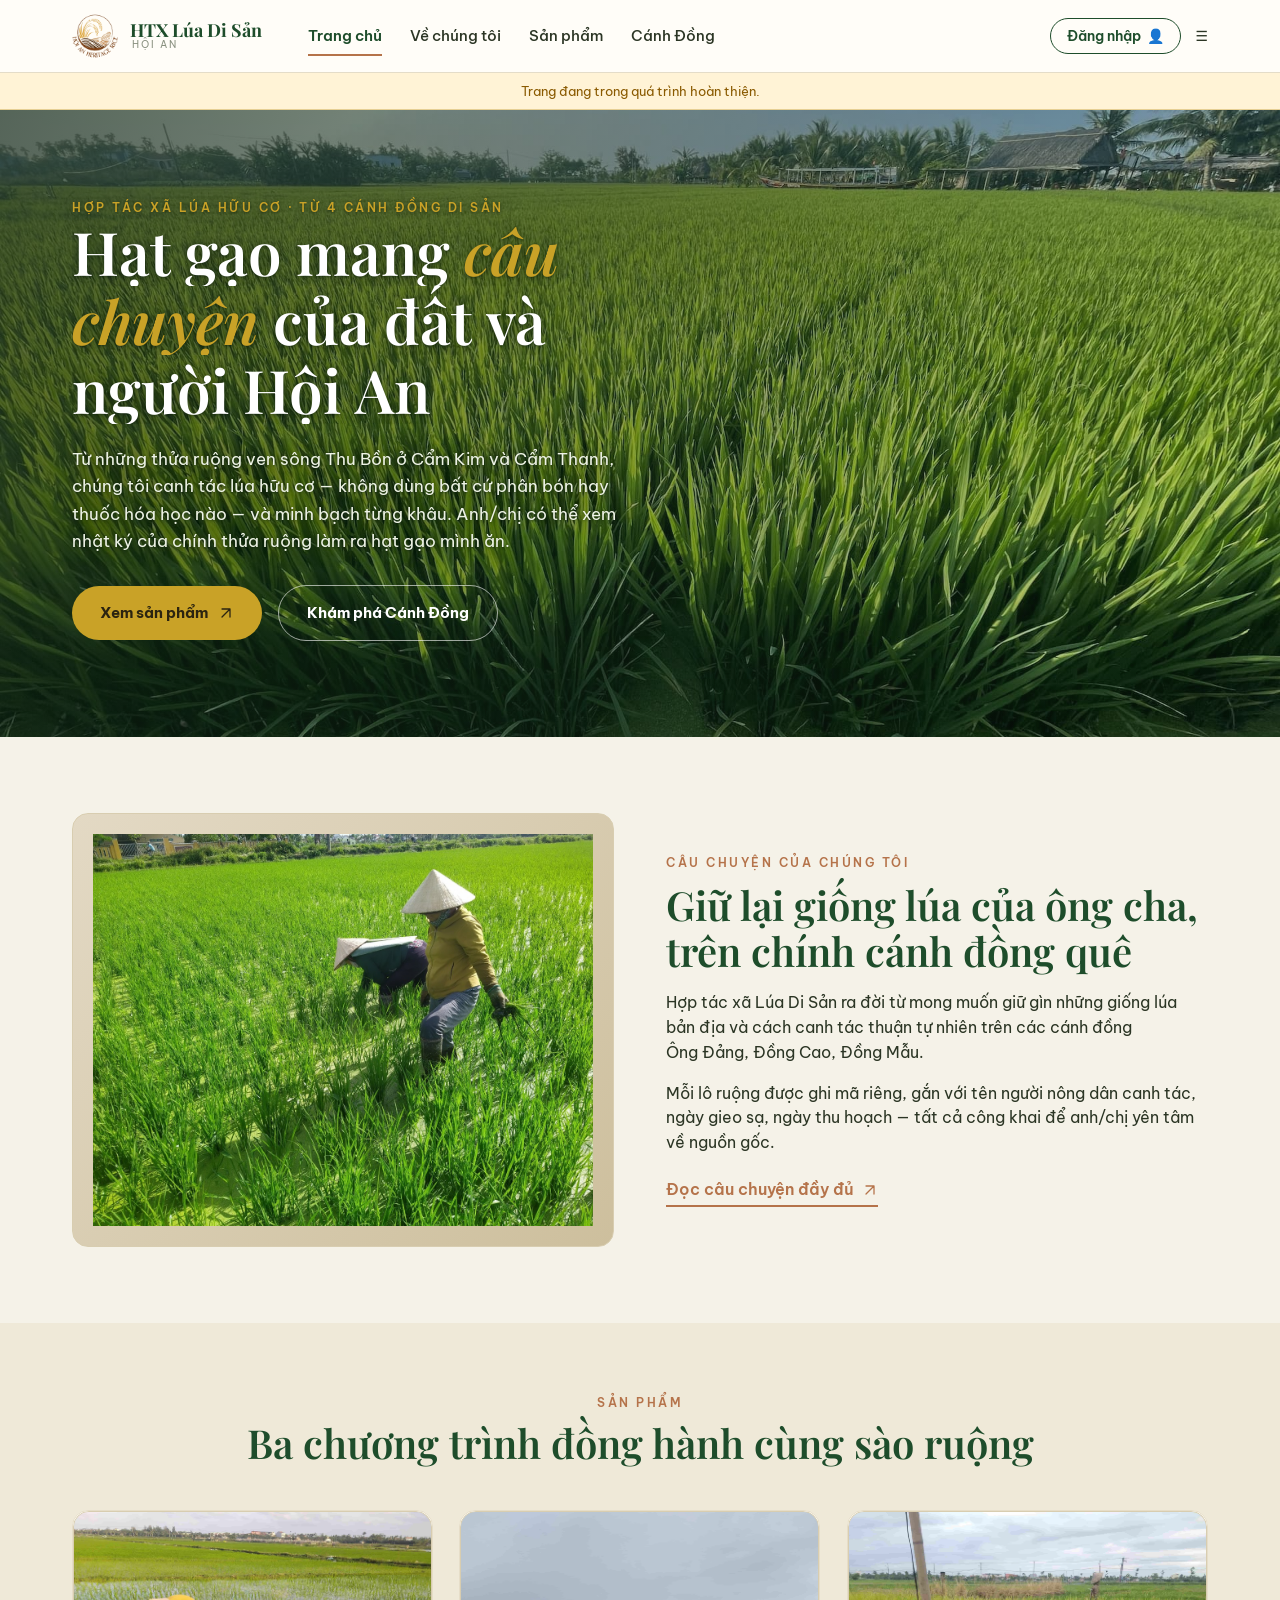
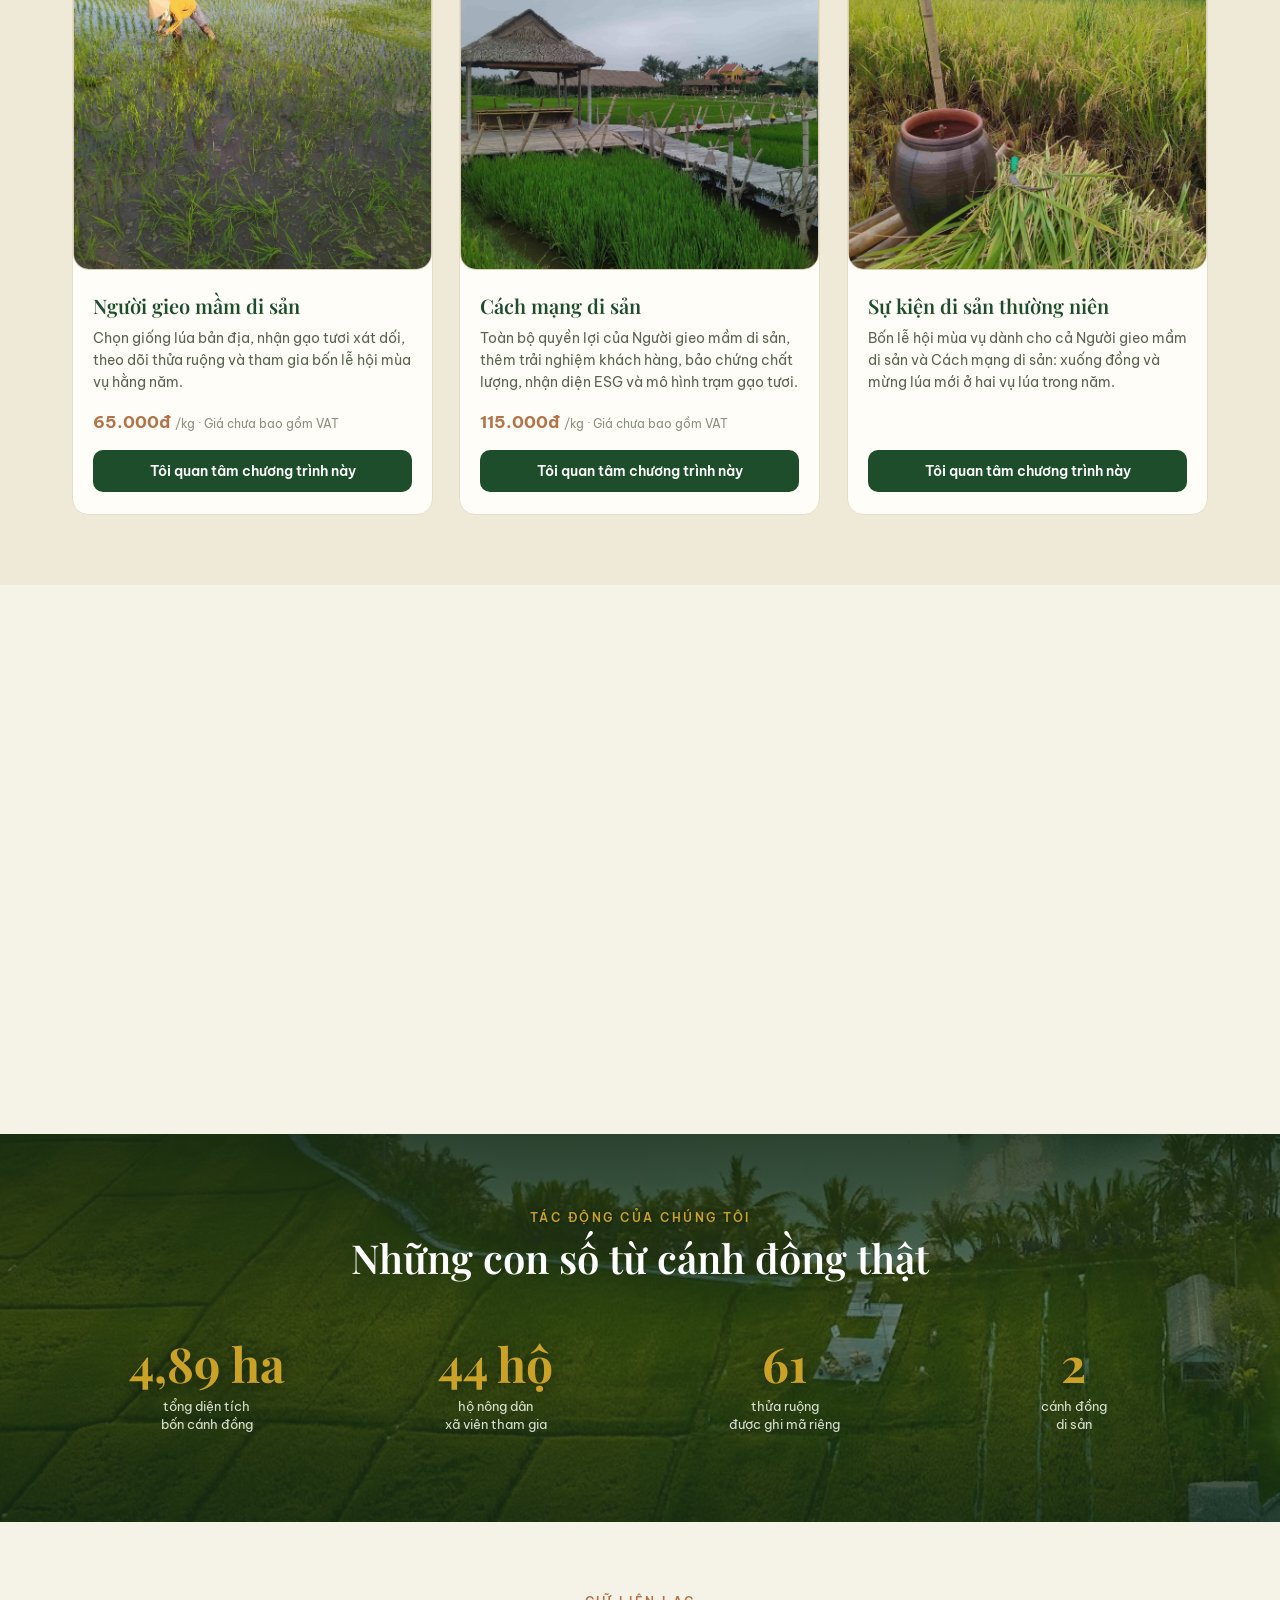
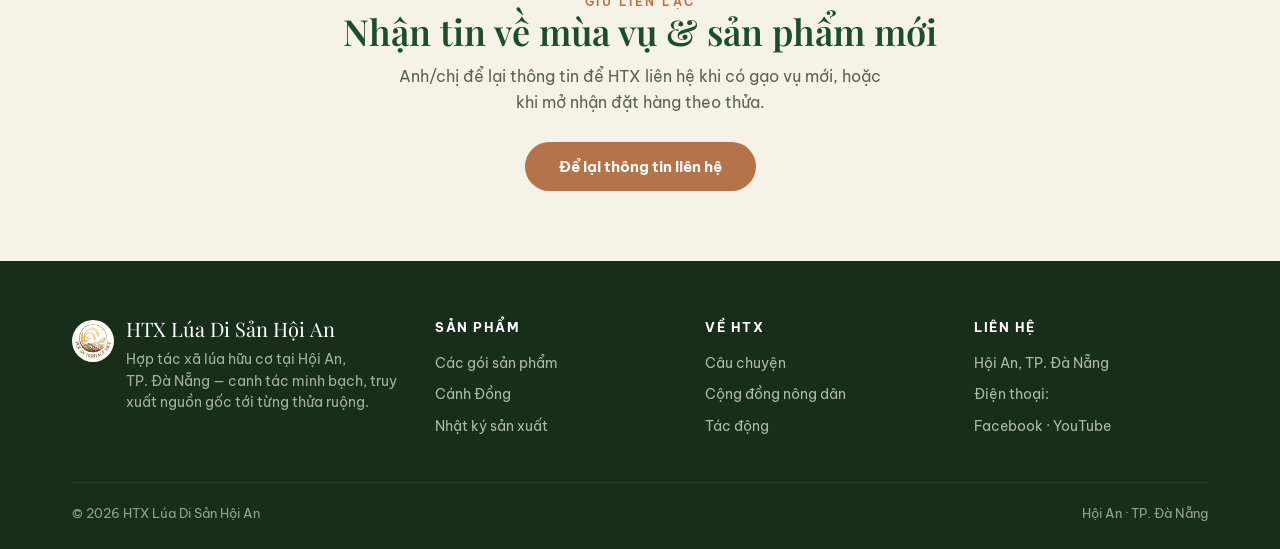
==== commit cb15bada: "Dùng chung quy tắc nhãn địa hình cho các cánh đồng" ====
--- a/index.html
+++ b/index.html
@@ -208,7 +208,7 @@
 <link rel="stylesheet" href="css/hieu-ung.css">
 <link rel="icon" type="image/png" href="img/favicon.png">
 <!-- TOÀN BỘ CHỮ CỦA WEBSITE nằm trong file này. Nạp sớm để trang chi tiết dùng được. -->
-<script src="js/noi-dung.js?v=20261117b"></script>
+<script src="js/noi-dung.js?v=20261117e"></script>
 <link rel="stylesheet" href="css/mobile-ui.css?v=20260925a">
 </head>
 <body>
@@ -327,7 +327,7 @@
         <span class="cd-link">Xem chi tiết <svg class="nav-arrow" width="16" height="16" viewBox="0 0 20 20" aria-hidden="true" focusable="false"><path d="M5 15 15 5M5 5h10v10" fill="none" stroke="currentColor" stroke-width="1.6" stroke-linecap="round" stroke-linejoin="round"/></svg></span><span class="dau-bam"><svg class="nav-arrow" width="16" height="16" viewBox="0 0 20 20" aria-hidden="true" focusable="false"><path d="M5 15 15 5M5 5h10v10" fill="none" stroke="currentColor" stroke-width="1.6" stroke-linecap="round" stroke-linejoin="round"/></svg></span>
       </a>
       <a class="cd-card f4 the-noi" href="chi-tiet.html?loai=canh-dong&ma=truong-le-1">
-        <img class="cd-bg anh-that" src="img/truong-le-1-ban-do.svg?v=20261114a" alt="Sơ đồ cánh đồng Trường Lệ 1">
+        <img class="cd-bg anh-that" src="img/truong-le-1-ban-do.svg?v=20261117e" alt="Sơ đồ cánh đồng Trường Lệ 1">
         <div class="cd-vt" data-nd="canhDong.muc.truong-le-1.viTri"></div>
         <h3 data-nd="canhDong.muc.truong-le-1.ten"></h3>
         <div class="cd-mo" data-nd="canhDong.muc.truong-le-1.tomTat"></div>
